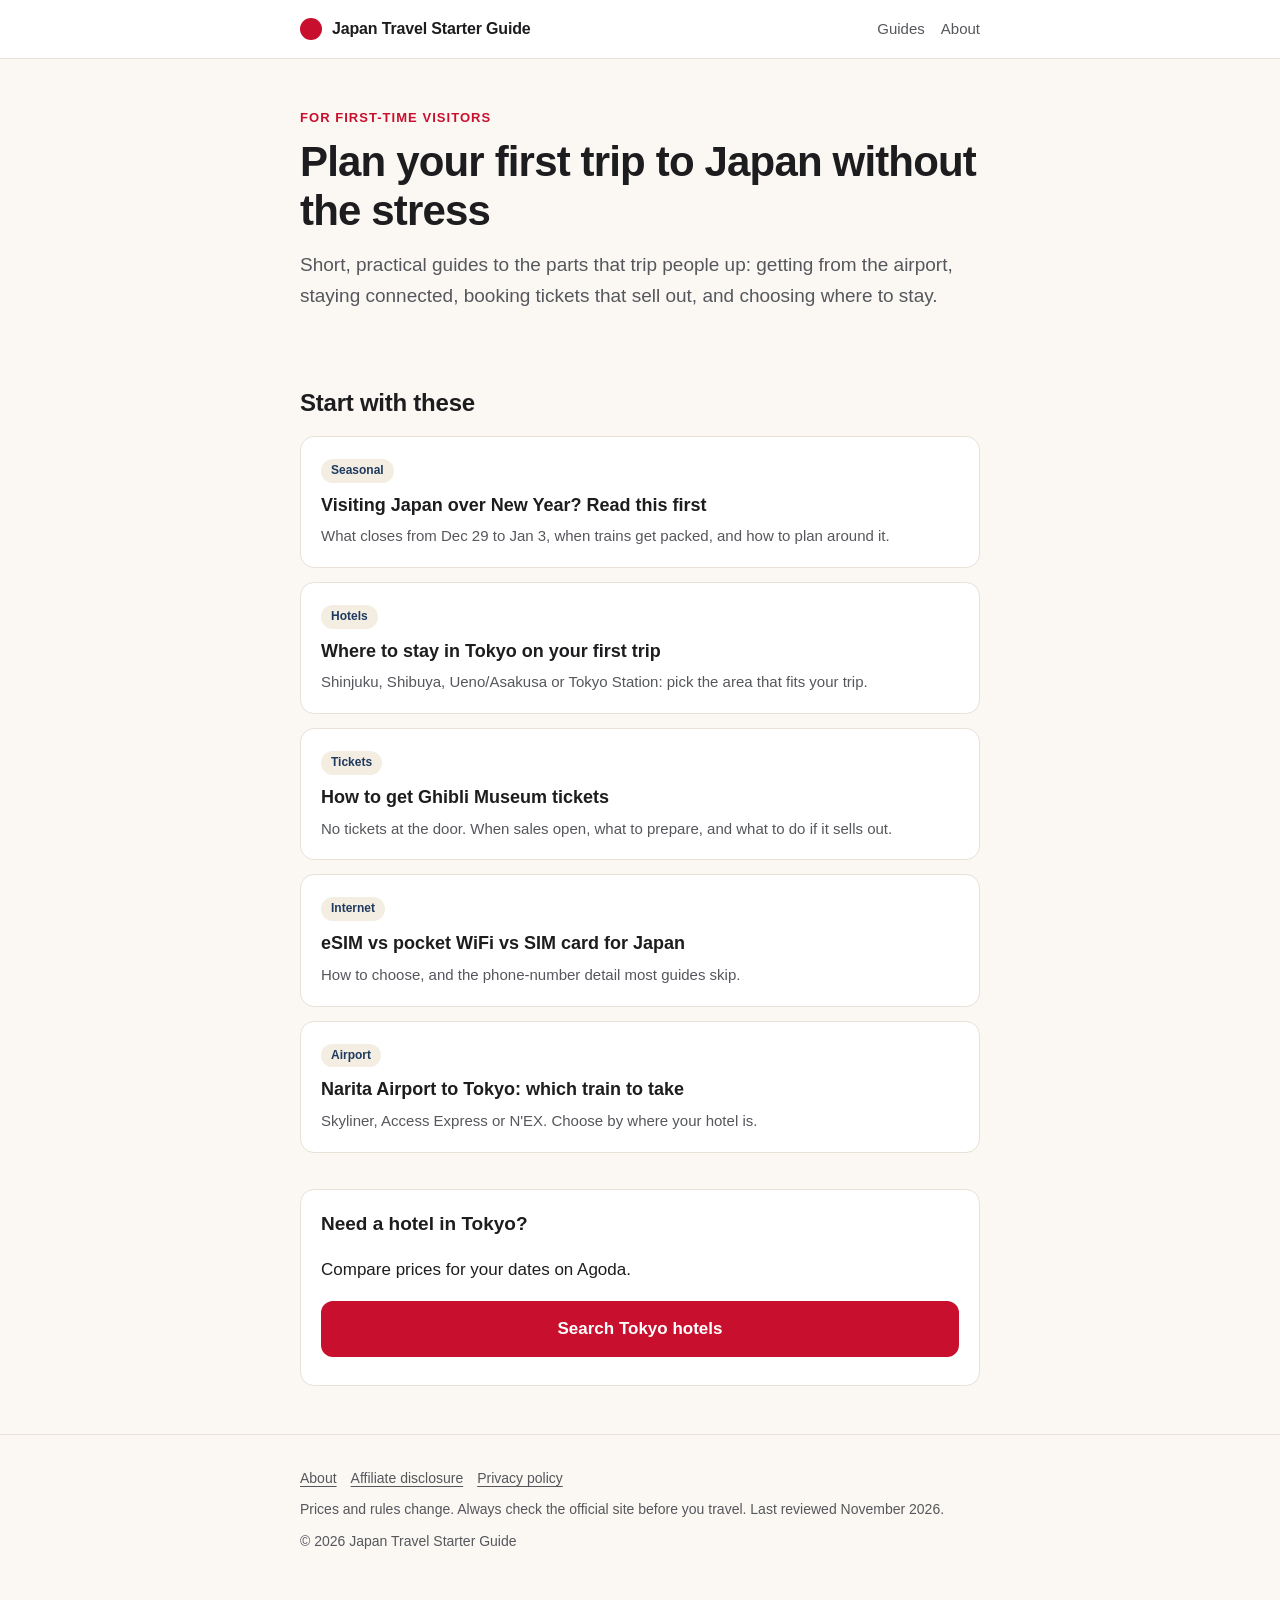
==== docs/index.html @ a7f9cde2 "Launch Japan Travel Starter Guide: home, start page, 5 guides, policies Co-Authored-By: Claude Opus " ====
<!DOCTYPE html>
<html lang="en">
<head>
<meta charset="utf-8">
<meta name="viewport" content="width=device-width, initial-scale=1">
<title>Japan Travel Starter Guide</title>
<meta name="description" content="Practical guides for first-time visitors to Japan: airport transfers, internet, tickets and where to stay.">
<meta property="og:title" content="Japan Travel Starter Guide">
<meta property="og:description" content="Practical guides for first-time visitors to Japan: airport transfers, internet, tickets and where to stay.">
<meta property="og:type" content="website">
<link rel="stylesheet" href="assets/style.css">
<link rel="icon" href="assets/favicon.svg" type="image/svg+xml">
</head>
<body>
<header class="site-header">
  <div class="wrap">
    <a class="brand" href=""><span class="brand-mark" aria-hidden="true"></span>Japan Travel Starter Guide</a>
    <nav class="site-nav"><a href="start/">Guides</a><a class="hide-sm" href="about/">About</a></nav>
  </div>
</header>
<main class="wrap">

<section class="hero">
  <p class="eyebrow">For first-time visitors</p>
  <h1>Plan your first trip to Japan without the stress</h1>
  <p class="lead">Short, practical guides to the parts that trip people up: getting from the airport, staying connected, booking tickets that sell out, and choosing where to stay.</p>
</section>

<h2>Start with these</h2>
<div class="cards">
<a class="card" href="guides/new-year-in-japan/"><span class="tag">Seasonal</span><h3>Visiting Japan over New Year? Read this first</h3><p>What closes from Dec 29 to Jan 3, when trains get packed, and how to plan around it.</p></a>
<a class="card" href="guides/where-to-stay-in-tokyo/"><span class="tag">Hotels</span><h3>Where to stay in Tokyo on your first trip</h3><p>Shinjuku, Shibuya, Ueno/Asakusa or Tokyo Station: pick the area that fits your trip.</p></a>
<a class="card" href="guides/ghibli-museum-tickets/"><span class="tag">Tickets</span><h3>How to get Ghibli Museum tickets</h3><p>No tickets at the door. When sales open, what to prepare, and what to do if it sells out.</p></a>
<a class="card" href="guides/japan-esim-pocket-wifi-sim/"><span class="tag">Internet</span><h3>eSIM vs pocket WiFi vs SIM card for Japan</h3><p>How to choose, and the phone-number detail most guides skip.</p></a>
<a class="card" href="guides/narita-airport-to-tokyo/"><span class="tag">Airport</span><h3>Narita Airport to Tokyo: which train to take</h3><p>Skyliner, Access Express or N'EX. Choose by where your hotel is.</p></a>
</div>

<div class="cta-box">
  <h3>Need a hotel in Tokyo?</h3>
  <p>Compare prices for your dates on Agoda.</p>
  <a class="btn" href="https://www.agoda.com/partners/partnersearch.aspx?pcs=1&cid=1967609&hl=en-us&city=5085" target="_blank" rel="sponsored nofollow noopener">Search Tokyo hotels</a>
</div>

</main>
<footer class="site-footer">
  <div class="wrap">
    <p><a href="about/">About</a><a href="affiliate-disclosure/">Affiliate disclosure</a><a href="privacy/">Privacy policy</a></p>
    <p>Prices and rules change. Always check the official site before you travel. Last reviewed November 2026.</p>
    <p>&copy; 2026 Japan Travel Starter Guide</p>
  </div>
</footer>
</body>
</html>
---- docs/assets/style.css ----
/* Japan Travel Starter Guide — shared styles */
:root {
  --ink: #1d1d1f;
  --ink-soft: #55575c;
  --paper: #fbf8f3;
  --card: #ffffff;
  --line: #e7e1d7;
  --accent: #c8102e;      /* hinomaru red */
  --accent-dark: #9e0c24;
  --indigo: #1f3a5f;      /* aizome */
  --tint: #f4ede2;
  --radius: 14px;
  --max: 720px;
}

* { box-sizing: border-box; }

html { -webkit-text-size-adjust: 100%; }

body {
  margin: 0;
  font-family: -apple-system, BlinkMacSystemFont, "Segoe UI", "Helvetica Neue", Arial, sans-serif;
  font-size: 17px;
  line-height: 1.65;
  color: var(--ink);
  background: var(--paper);
}

a { color: var(--indigo); text-underline-offset: 3px; }
a:hover { color: var(--accent); }

img { max-width: 100%; height: auto; }

.wrap { max-width: var(--max); margin: 0 auto; padding: 0 20px; }

/* Header */
.site-header {
  background: var(--card);
  border-bottom: 1px solid var(--line);
  position: sticky;
  top: 0;
  z-index: 10;
}
.site-header .wrap {
  display: flex;
  align-items: center;
  justify-content: space-between;
  height: 58px;
}
.brand {
  display: flex;
  align-items: center;
  gap: 10px;
  font-weight: 700;
  font-size: 16px;
  color: var(--ink);
  text-decoration: none;
  letter-spacing: -0.01em;
}
.brand-mark {
  width: 22px;
  height: 22px;
  border-radius: 50%;
  background: var(--accent);
  flex: none;
}
.brand { white-space: nowrap; min-width: 0; overflow: hidden; text-overflow: ellipsis; }
.site-nav { white-space: nowrap; flex: none; }
.site-nav a {
  font-size: 15px;
  text-decoration: none;
  color: var(--ink-soft);
  margin-left: 16px;
}
@media (max-width: 420px) {
  .brand { font-size: 15px; }
  .site-nav .hide-sm { display: none; }
}
.site-nav a:hover { color: var(--accent); }

/* Hero */
.hero { padding: 48px 0 28px; }
.eyebrow {
  font-size: 13px;
  font-weight: 700;
  letter-spacing: 0.08em;
  text-transform: uppercase;
  color: var(--accent);
  margin: 0 0 10px;
}
h1 {
  font-size: clamp(30px, 6vw, 42px);
  line-height: 1.15;
  letter-spacing: -0.02em;
  margin: 0 0 14px;
}
.lead { font-size: 19px; color: var(--ink-soft); margin: 0 0 8px; }

h2 {
  font-size: 24px;
  line-height: 1.25;
  letter-spacing: -0.01em;
  margin: 40px 0 12px;
}
h3 { font-size: 19px; margin: 28px 0 8px; }

/* Cards */
.cards { display: grid; gap: 14px; margin: 18px 0 36px; }
.card {
  display: block;
  background: var(--card);
  border: 1px solid var(--line);
  border-radius: var(--radius);
  padding: 18px 20px;
  text-decoration: none;
  color: var(--ink);
  transition: transform .15s ease, border-color .15s ease;
}
.card:hover { transform: translateY(-2px); border-color: var(--accent); color: var(--ink); }
.card .tag {
  display: inline-block;
  font-size: 12px;
  font-weight: 700;
  color: var(--indigo);
  background: var(--tint);
  border-radius: 999px;
  padding: 2px 10px;
  margin-bottom: 8px;
}
.card h3 { margin: 0 0 4px; font-size: 18px; }
.card p { margin: 0; color: var(--ink-soft); font-size: 15px; }
.card .new {
  color: var(--accent);
  background: #fde8eb;
}

/* Article */
.article { padding: 32px 0 20px; }
.meta { font-size: 14px; color: var(--ink-soft); margin: 0 0 18px; }
.disclosure {
  font-size: 14px;
  color: var(--ink-soft);
  background: var(--tint);
  border-radius: 10px;
  padding: 10px 14px;
  margin: 0 0 24px;
}
.answer {
  background: var(--card);
  border-left: 4px solid var(--accent);
  border-radius: 0 var(--radius) var(--radius) 0;
  padding: 16px 20px;
  margin: 0 0 28px;
}
.answer .label {
  display: block;
  font-size: 13px;
  font-weight: 700;
  letter-spacing: 0.06em;
  text-transform: uppercase;
  color: var(--accent);
  margin-bottom: 4px;
}

table {
  width: 100%;
  border-collapse: collapse;
  background: var(--card);
  border-radius: var(--radius);
  overflow: hidden;
  font-size: 15px;
  margin: 12px 0 24px;
}
th, td { text-align: left; padding: 11px 12px; border-bottom: 1px solid var(--line); vertical-align: top; }
th { background: var(--indigo); color: #fff; font-weight: 600; }
tr:last-child td { border-bottom: none; }
.table-scroll { overflow-x: auto; }

ul, ol { padding-left: 22px; }
li { margin: 4px 0; }

.note {
  font-size: 14px;
  color: var(--ink-soft);
  border-top: 1px solid var(--line);
  padding-top: 12px;
  margin-top: 28px;
}

/* Buttons */
.btn {
  display: block;
  text-align: center;
  background: var(--accent);
  color: #fff;
  font-weight: 700;
  text-decoration: none;
  border-radius: 12px;
  padding: 14px 18px;
  margin: 10px 0;
}
.btn:hover { background: var(--accent-dark); color: #fff; }
.btn.secondary {
  background: var(--card);
  color: var(--indigo);
  border: 2px solid var(--indigo);
}
.btn.secondary:hover { background: var(--indigo); color: #fff; }
.btn small { display: block; font-weight: 400; font-size: 13px; opacity: .9; }

.cta-box {
  background: var(--card);
  border: 1px solid var(--line);
  border-radius: var(--radius);
  padding: 18px 20px;
  margin: 24px 0;
}
.cta-box h3 { margin-top: 0; }

/* Start page */
.start-hero { text-align: center; padding: 36px 0 12px; }
.start-hero .avatar {
  width: 64px; height: 64px; border-radius: 50%;
  background: var(--accent);
  margin: 0 auto 12px;
}
.start-hero h1 { font-size: 26px; }

/* Footer */
.site-footer {
  border-top: 1px solid var(--line);
  margin-top: 48px;
  padding: 24px 0 40px;
  font-size: 14px;
  color: var(--ink-soft);
}
.site-footer a { color: var(--ink-soft); margin-right: 14px; }
.site-footer p { margin: 8px 0; }

@media (min-width: 640px) {
  .cards.two { grid-template-columns: 1fr 1fr; }
}
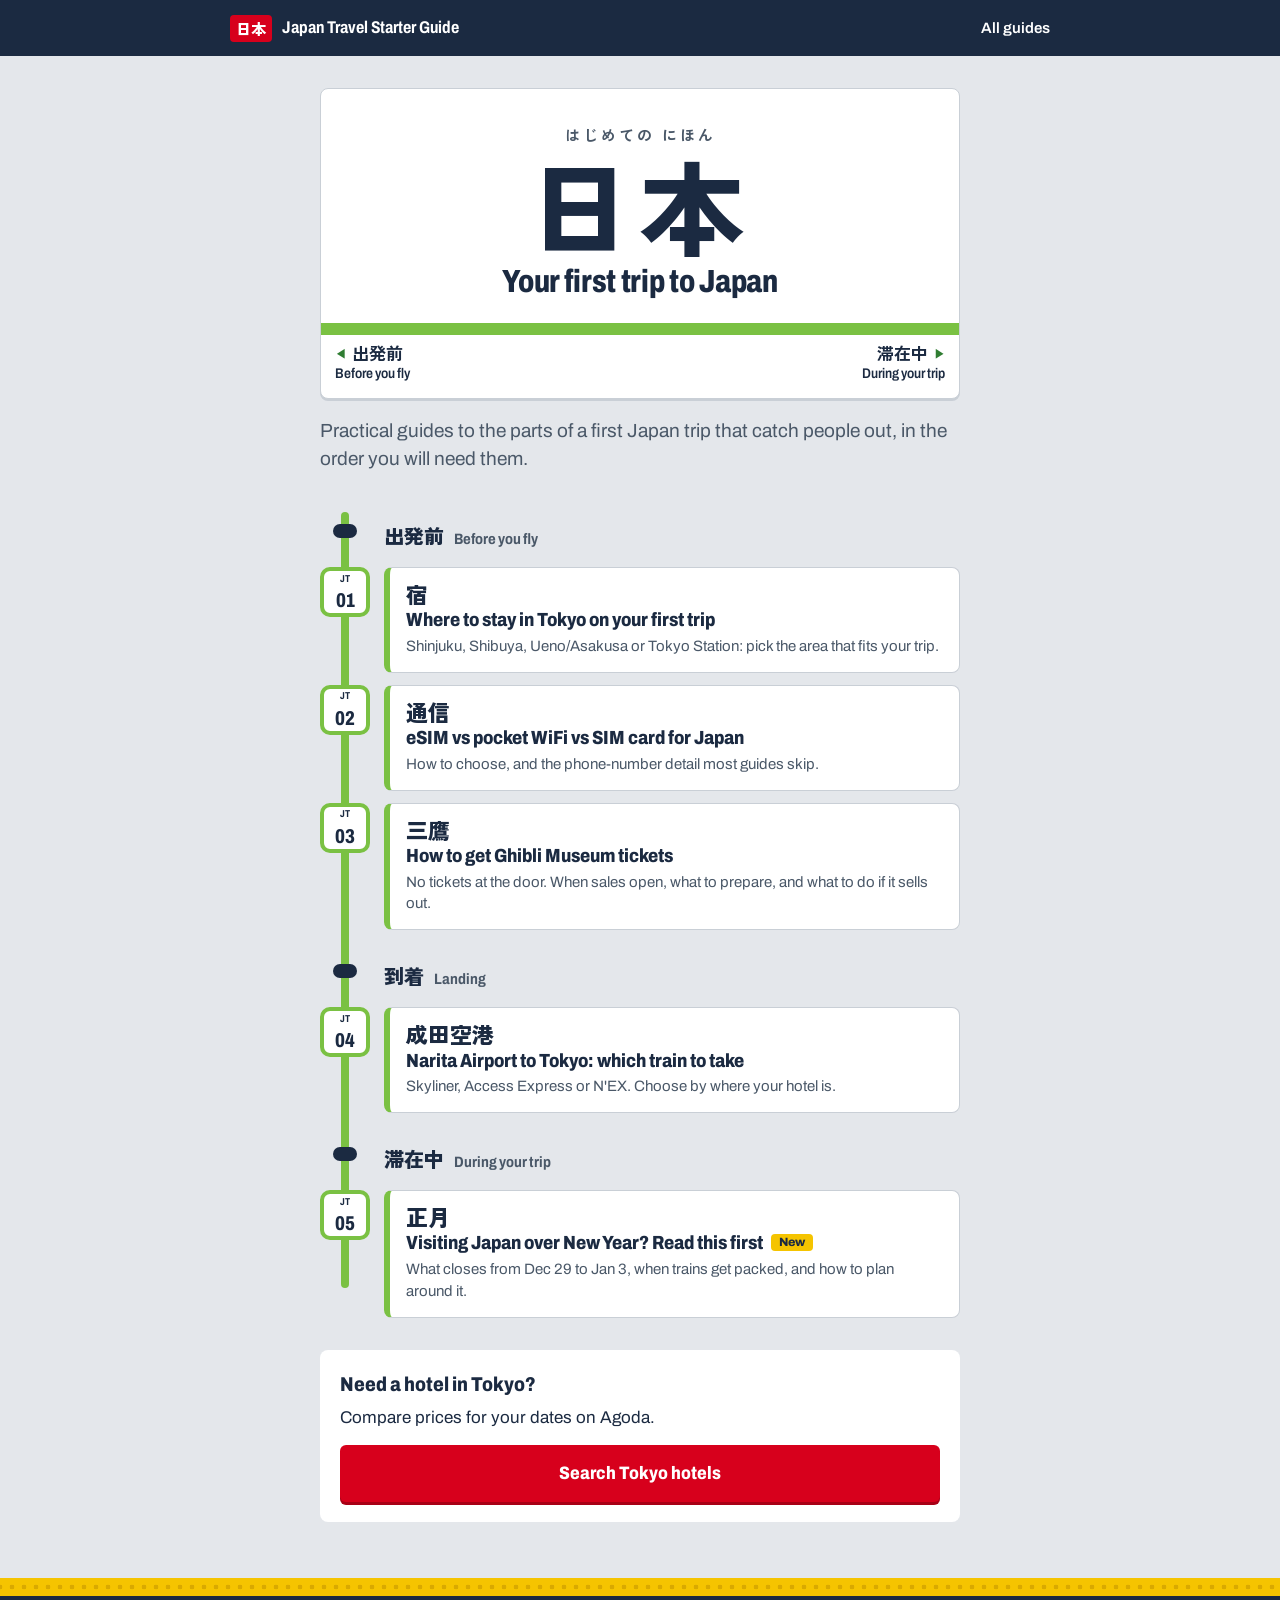
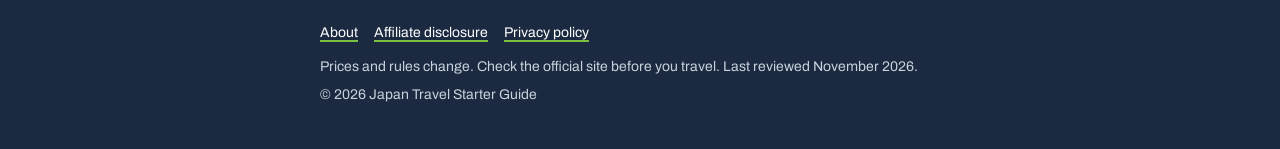
==== commit 596fe758: "Redesign: station-sign boards and line diagram Co-Authored-By: Claude Opus 5.5 <noreply@anthropic.co" ====
--- a/docs/index.html
+++ b/docs/index.html
@@ -8,44 +8,54 @@
 <meta property="og:title" content="Japan Travel Starter Guide">
 <meta property="og:description" content="Practical guides for first-time visitors to Japan: airport transfers, internet, tickets and where to stay.">
 <meta property="og:type" content="website">
+<link rel="preconnect" href="https://fonts.googleapis.com">
+<link rel="preconnect" href="https://fonts.gstatic.com" crossorigin>
+<link rel="stylesheet" href="https://fonts.googleapis.com/css2?family=Archivo:wdth,wght@62..125,400..800&family=Zen+Kaku+Gothic+New:wght@500;700;900&display=swap">
 <link rel="stylesheet" href="assets/style.css">
 <link rel="icon" href="assets/favicon.svg" type="image/svg+xml">
 </head>
 <body>
 <header class="site-header">
   <div class="wrap">
-    <a class="brand" href=""><span class="brand-mark" aria-hidden="true"></span>Japan Travel Starter Guide</a>
-    <nav class="site-nav"><a href="start/">Guides</a><a class="hide-sm" href="about/">About</a></nav>
+    <a class="brand" href=""><span class="brand-ja" lang="ja" aria-hidden="true">日本</span><span class="brand-en">Japan Travel Starter Guide</span></a>
+    <nav class="site-nav"><a href="start/">All guides</a></nav>
   </div>
 </header>
-<main class="wrap">
+<main>
 
-<section class="hero">
-  <p class="eyebrow">For first-time visitors</p>
-  <h1>Plan your first trip to Japan without the stress</h1>
-  <p class="lead">Short, practical guides to the parts that trip people up: getting from the airport, staying connected, booking tickets that sell out, and choosing where to stay.</p>
+<section class="hero wrap">
+  <div class="board board-hero">
+    <p class="board-kana" lang="ja">はじめての にほん</p>
+    <p class="board-ja" lang="ja">日本</p>
+    <h1 class="board-en">Your first trip to Japan</h1>
+    <div class="board-band"><span class="adj prev"><span lang="ja">出発前</span>Before you fly</span><span class="adj next"><span lang="ja">滞在中</span>During your trip</span></div>
+  </div>
+  <p class="lead">Practical guides to the parts of a first Japan trip that catch people out, in the order you will need them.</p>
 </section>
-
-<h2>Start with these</h2>
-<div class="cards">
-<a class="card" href="guides/new-year-in-japan/"><span class="tag">Seasonal</span><h3>Visiting Japan over New Year? Read this first</h3><p>What closes from Dec 29 to Jan 3, when trains get packed, and how to plan around it.</p></a>
-<a class="card" href="guides/where-to-stay-in-tokyo/"><span class="tag">Hotels</span><h3>Where to stay in Tokyo on your first trip</h3><p>Shinjuku, Shibuya, Ueno/Asakusa or Tokyo Station: pick the area that fits your trip.</p></a>
-<a class="card" href="guides/ghibli-museum-tickets/"><span class="tag">Tickets</span><h3>How to get Ghibli Museum tickets</h3><p>No tickets at the door. When sales open, what to prepare, and what to do if it sells out.</p></a>
-<a class="card" href="guides/japan-esim-pocket-wifi-sim/"><span class="tag">Internet</span><h3>eSIM vs pocket WiFi vs SIM card for Japan</h3><p>How to choose, and the phone-number detail most guides skip.</p></a>
-<a class="card" href="guides/narita-airport-to-tokyo/"><span class="tag">Airport</span><h3>Narita Airport to Tokyo: which train to take</h3><p>Skyliner, Access Express or N'EX. Choose by where your hotel is.</p></a>
-</div>
-
+<section class="wrap">
+<ol class="route" aria-label="Guides in trip order">
+<li class="route-stage"><span class="stage-ja" lang="ja">出発前</span><span class="stage-en">Before you fly</span></li>
+<li class="route-stop"><a href="guides/where-to-stay-in-tokyo/"><span class="num" aria-label="Stop 01"><b>JT</b>01</span><span class="stop-body"><span class="stop-ja" lang="ja">宿</span><span class="stop-title">Where to stay in Tokyo on your first trip</span><span class="stop-sum">Shinjuku, Shibuya, Ueno/Asakusa or Tokyo Station: pick the area that fits your trip.</span></span></a></li>
+<li class="route-stop"><a href="guides/japan-esim-pocket-wifi-sim/"><span class="num" aria-label="Stop 02"><b>JT</b>02</span><span class="stop-body"><span class="stop-ja" lang="ja">通信</span><span class="stop-title">eSIM vs pocket WiFi vs SIM card for Japan</span><span class="stop-sum">How to choose, and the phone-number detail most guides skip.</span></span></a></li>
+<li class="route-stop"><a href="guides/ghibli-museum-tickets/"><span class="num" aria-label="Stop 03"><b>JT</b>03</span><span class="stop-body"><span class="stop-ja" lang="ja">三鷹</span><span class="stop-title">How to get Ghibli Museum tickets</span><span class="stop-sum">No tickets at the door. When sales open, what to prepare, and what to do if it sells out.</span></span></a></li>
+<li class="route-stage"><span class="stage-ja" lang="ja">到着</span><span class="stage-en">Landing</span></li>
+<li class="route-stop"><a href="guides/narita-airport-to-tokyo/"><span class="num" aria-label="Stop 04"><b>JT</b>04</span><span class="stop-body"><span class="stop-ja" lang="ja">成田空港</span><span class="stop-title">Narita Airport to Tokyo: which train to take</span><span class="stop-sum">Skyliner, Access Express or N'EX. Choose by where your hotel is.</span></span></a></li>
+<li class="route-stage"><span class="stage-ja" lang="ja">滞在中</span><span class="stage-en">During your trip</span></li>
+<li class="route-stop"><a href="guides/new-year-in-japan/"><span class="num" aria-label="Stop 05"><b>JT</b>05</span><span class="stop-body"><span class="stop-ja" lang="ja">正月</span><span class="stop-title">Visiting Japan over New Year? Read this first<span class="new">New</span></span><span class="stop-sum">What closes from Dec 29 to Jan 3, when trains get packed, and how to plan around it.</span></span></a></li>
+</ol>
 <div class="cta-box">
-  <h3>Need a hotel in Tokyo?</h3>
+  <p class="cta-title">Need a hotel in Tokyo?</p>
   <p>Compare prices for your dates on Agoda.</p>
   <a class="btn" href="https://www.agoda.com/partners/partnersearch.aspx?pcs=1&cid=1967609&hl=en-us&city=5085" target="_blank" rel="sponsored nofollow noopener">Search Tokyo hotels</a>
 </div>
+</section>
 
 </main>
 <footer class="site-footer">
+  <div class="tenji" aria-hidden="true"></div>
   <div class="wrap">
-    <p><a href="about/">About</a><a href="affiliate-disclosure/">Affiliate disclosure</a><a href="privacy/">Privacy policy</a></p>
-    <p>Prices and rules change. Always check the official site before you travel. Last reviewed November 2026.</p>
+    <p class="footer-links"><a href="about/">About</a><a href="affiliate-disclosure/">Affiliate disclosure</a><a href="privacy/">Privacy policy</a></p>
+    <p>Prices and rules change. Check the official site before you travel. Last reviewed November 2026.</p>
     <p>&copy; 2026 Japan Travel Starter Guide</p>
   </div>
 </footer>
--- a/docs/assets/style.css
+++ b/docs/assets/style.css
@@ -1,242 +1,367 @@
-/* Japan Travel Starter Guide — shared styles */
+/* Japan Travel Starter Guide
+   Visual language: Japanese railway wayfinding.
+   Guides are "stations": each opens with a station-name board, and the home page is a line diagram. */
+
 :root {
-  --ink: #1d1d1f;
-  --ink-soft: #55575c;
-  --paper: #fbf8f3;
-  --card: #ffffff;
-  --line: #e7e1d7;
-  --accent: #c8102e;      /* hinomaru red */
-  --accent-dark: #9e0c24;
-  --indigo: #1f3a5f;      /* aizome */
-  --tint: #f4ede2;
-  --radius: 14px;
-  --max: 720px;
+  --platform: #e4e7eb;   /* concrete platform grey (page background) */
+  --board: #ffffff;      /* sign face */
+  --ink: #1b2a41;        /* signage navy */
+  --ink-soft: #4a5868;
+  --rule: #c9cfd6;
+  --line: #7ac143;       /* Yamanote-style line green: bands and dots */
+  --line-deep: #2f7d32;  /* same hue, dark enough for text */
+  --signal: #d7001c;     /* signage red: actions */
+  --signal-deep: #a80016;
+  --tenji: #f5c400;      /* tactile paving yellow: focus and "new" */
+
+  --en: "Archivo", "Helvetica Neue", Arial, sans-serif;
+  --ja: "Zen Kaku Gothic New", "Hiragino Kaku Gothic ProN", "Yu Gothic", sans-serif;
+
+  --measure: 680px;
 }
 
 * { box-sizing: border-box; }
-
 html { -webkit-text-size-adjust: 100%; }
 
 body {
   margin: 0;
-  font-family: -apple-system, BlinkMacSystemFont, "Segoe UI", "Helvetica Neue", Arial, sans-serif;
+  font-family: var(--en);
   font-size: 17px;
-  line-height: 1.65;
-  color: var(--ink);
-  background: var(--paper);
-}
-
-a { color: var(--indigo); text-underline-offset: 3px; }
-a:hover { color: var(--accent); }
-
-img { max-width: 100%; height: auto; }
-
-.wrap { max-width: var(--max); margin: 0 auto; padding: 0 20px; }
-
-/* Header */
-.site-header {
-  background: var(--card);
-  border-bottom: 1px solid var(--line);
-  position: sticky;
-  top: 0;
-  z-index: 10;
-}
+  line-height: 1.6;
+  color: var(--ink);
+  background: var(--platform);
+}
+
+[lang="ja"] { font-family: var(--ja); }
+
+a { color: var(--ink); text-decoration-color: var(--line); text-decoration-thickness: 2px; text-underline-offset: 3px; }
+a:hover { text-decoration-color: var(--signal); }
+
+:focus-visible {
+  outline: 3px solid var(--tenji);
+  outline-offset: 2px;
+  box-shadow: 0 0 0 5px var(--ink);
+}
+
+.wrap { max-width: var(--measure); margin: 0 auto; padding: 0 20px; }
+.wrap-wide { max-width: 860px; margin: 0 auto; padding: 0 12px; }
+
+h1, h2, h3 { font-stretch: 85%; letter-spacing: -0.01em; line-height: 1.15; }
+h2 { font-size: 26px; font-weight: 800; margin: 44px 0 12px; }
+h3 { font-size: 20px; font-weight: 700; margin: 28px 0 8px; }
+p { margin: 0 0 14px; }
+
+/* ---------- Header ---------- */
+.site-header { background: var(--ink); color: #fff; }
 .site-header .wrap {
+  max-width: 860px;
   display: flex;
   align-items: center;
   justify-content: space-between;
-  height: 58px;
-}
-.brand {
-  display: flex;
-  align-items: center;
+  height: 56px;
+}
+.brand { display: flex; align-items: center; gap: 10px; color: #fff; text-decoration: none; min-width: 0; }
+.brand-ja {
+  background: var(--signal);
+  color: #fff;
+  font-weight: 900;
+  font-size: 15px;
+  line-height: 1;
+  padding: 6px 6px;
+  border-radius: 4px;
+  flex: none;
+}
+.brand-en {
+  font-weight: 700;
+  font-stretch: 80%;
+  font-size: 17px;
+  white-space: nowrap;
+  overflow: hidden;
+  text-overflow: ellipsis;
+}
+.site-nav a { color: #fff; font-weight: 600; font-size: 15px; text-decoration: none; white-space: nowrap; }
+.site-nav a:hover { color: var(--tenji); }
+
+/* ---------- Station-name board ---------- */
+.board {
+  position: relative;
+  background: var(--board);
+  border: 1px solid var(--rule);
+  border-radius: 8px;
+  margin: 28px 0 8px;
+  padding: 34px 20px 0;
+  text-align: center;
+  box-shadow: 0 2px 0 var(--rule);
+}
+.board-num {
+  position: absolute;
+  top: 14px;
+  left: 14px;
+  display: grid;
+  place-items: center;
+  width: 44px;
+  height: 44px;
+  border: 3px solid var(--line);
+  border-radius: 8px;
+  font-weight: 800;
+  font-stretch: 75%;
+  font-size: 19px;
+  line-height: 1;
+  color: var(--ink);
+  background: #fff;
+}
+.board-num b { display: block; font-size: 10px; font-weight: 700; letter-spacing: 0.04em; margin-bottom: 1px; }
+.board-kana { font-size: 15px; font-weight: 700; color: var(--ink-soft); margin: 0 0 2px; letter-spacing: 0.2em; }
+.board-ja {
+  font-size: clamp(56px, 16vw, 104px);
+  font-weight: 900;
+  line-height: 1.05;
+  letter-spacing: 0.08em;
+  margin: 0 0 6px;
+}
+.board-en {
+  font-size: clamp(22px, 5vw, 32px);
+  font-weight: 800;
+  font-stretch: 78%;
+  margin: 0 auto 22px;
+  max-width: 22ch;
+  text-wrap: balance;
+}
+.board-band {
+  display: flex;
+  justify-content: space-between;
+  gap: 12px;
+  margin: 0 -20px;
+  padding: 0 14px 12px;
+  border-top: 12px solid var(--line);
+}
+.adj {
+  display: flex;
+  flex-direction: column;
+  gap: 0;
+  padding-top: 8px;
+  font-size: 14px;
+  font-weight: 600;
+  font-stretch: 85%;
+  color: var(--ink);
+  text-decoration: none;
+  max-width: 48%;
+}
+.adj span { font-size: 17px; font-weight: 700; line-height: 1.2; }
+.adj.prev { text-align: left; align-items: flex-start; }
+.adj.next { text-align: right; align-items: flex-end; margin-left: auto; }
+.adj.prev span::before { content: "\25C0\FE0E"; font-size: 11px; margin-right: 6px; color: var(--line-deep); vertical-align: 2px; }
+.adj.next span::after { content: "\25B6\FE0E"; font-size: 11px; margin-left: 6px; color: var(--line-deep); vertical-align: 2px; }
+a.adj:hover { color: var(--signal); }
+
+.board-hero { margin-top: 32px; }
+.hero .lead { margin-top: 18px; }
+
+.lead { font-size: 19px; line-height: 1.5; color: var(--ink-soft); }
+
+/* ---------- Line diagram (home + start) ---------- */
+.route {
+  list-style: none;
+  margin: 28px 0 32px;
+  padding: 0;
+  position: relative;
+}
+.route::before {
+  content: "";
+  position: absolute;
+  left: 21px;
+  top: 10px;
+  bottom: 30px;
+  width: 8px;
+  border-radius: 4px;
+  background: var(--line);
+}
+.route-stage {
+  position: relative;
+  padding: 18px 0 10px 64px;
+  display: flex;
+  align-items: baseline;
   gap: 10px;
-  font-weight: 700;
-  font-size: 16px;
-  color: var(--ink);
+}
+.route-stage::before {
+  content: "";
+  position: absolute;
+  left: 13px;
+  top: 22px;
+  width: 24px;
+  height: 14px;
+  border-radius: 7px;
+  background: var(--ink);
+}
+.stage-ja { font-weight: 900; font-size: 20px; }
+.stage-en { font-weight: 700; font-stretch: 85%; font-size: 15px; color: var(--ink-soft); }
+
+.route-stop { position: relative; margin: 0 0 12px; }
+.route-stop a {
+  display: flex;
+  gap: 14px;
+  align-items: flex-start;
+  padding: 0 0 0 0;
   text-decoration: none;
-  letter-spacing: -0.01em;
-}
-.brand-mark {
-  width: 22px;
-  height: 22px;
-  border-radius: 50%;
-  background: var(--accent);
+  color: var(--ink);
+}
+.route-stop .num {
   flex: none;
-}
-.brand { white-space: nowrap; min-width: 0; overflow: hidden; text-overflow: ellipsis; }
-.site-nav { white-space: nowrap; flex: none; }
-.site-nav a {
-  font-size: 15px;
-  text-decoration: none;
-  color: var(--ink-soft);
-  margin-left: 16px;
-}
-@media (max-width: 420px) {
-  .brand { font-size: 15px; }
-  .site-nav .hide-sm { display: none; }
-}
-.site-nav a:hover { color: var(--accent); }
-
-/* Hero */
-.hero { padding: 48px 0 28px; }
-.eyebrow {
-  font-size: 13px;
-  font-weight: 700;
-  letter-spacing: 0.08em;
-  text-transform: uppercase;
-  color: var(--accent);
-  margin: 0 0 10px;
-}
-h1 {
-  font-size: clamp(30px, 6vw, 42px);
-  line-height: 1.15;
-  letter-spacing: -0.02em;
-  margin: 0 0 14px;
-}
-.lead { font-size: 19px; color: var(--ink-soft); margin: 0 0 8px; }
-
-h2 {
-  font-size: 24px;
-  line-height: 1.25;
-  letter-spacing: -0.01em;
-  margin: 40px 0 12px;
-}
-h3 { font-size: 19px; margin: 28px 0 8px; }
-
-/* Cards */
-.cards { display: grid; gap: 14px; margin: 18px 0 36px; }
-.card {
-  display: block;
-  background: var(--card);
-  border: 1px solid var(--line);
-  border-radius: var(--radius);
-  padding: 18px 20px;
-  text-decoration: none;
-  color: var(--ink);
-  transition: transform .15s ease, border-color .15s ease;
-}
-.card:hover { transform: translateY(-2px); border-color: var(--accent); color: var(--ink); }
-.card .tag {
+  position: relative;
+  z-index: 1;
+  display: grid;
+  place-items: center;
+  width: 50px;
+  height: 50px;
+  background: #fff;
+  border: 4px solid var(--line);
+  border-radius: 10px;
+  font-weight: 800;
+  font-stretch: 75%;
+  font-size: 20px;
+  line-height: 1;
+}
+.route-stop .num b { display: block; font-size: 10px; letter-spacing: 0.04em; margin-bottom: 1px; }
+.stop-body {
+  flex: 1;
+  min-width: 0;
+  background: var(--board);
+  border: 1px solid var(--rule);
+  border-radius: 8px;
+  padding: 12px 16px 14px;
+  border-left: 6px solid var(--line);
+}
+.route-stop a:hover .stop-body { border-color: var(--ink); border-left-color: var(--line); }
+.route-stop a:hover .stop-title { text-decoration: underline; text-decoration-color: var(--signal); }
+.stop-ja { display: block; font-weight: 900; font-size: 22px; line-height: 1.2; }
+.stop-title { display: block; font-weight: 800; font-stretch: 85%; font-size: 19px; line-height: 1.25; margin: 2px 0 4px; }
+.stop-sum { display: block; font-size: 15px; color: var(--ink-soft); line-height: 1.45; }
+.new {
   display: inline-block;
+  margin-left: 8px;
+  padding: 1px 8px;
+  border-radius: 4px;
+  background: var(--tenji);
+  color: var(--ink);
   font-size: 12px;
-  font-weight: 700;
-  color: var(--indigo);
-  background: var(--tint);
-  border-radius: 999px;
-  padding: 2px 10px;
-  margin-bottom: 8px;
-}
-.card h3 { margin: 0 0 4px; font-size: 18px; }
-.card p { margin: 0; color: var(--ink-soft); font-size: 15px; }
-.card .new {
-  color: var(--accent);
-  background: #fde8eb;
-}
-
-/* Article */
-.article { padding: 32px 0 20px; }
-.meta { font-size: 14px; color: var(--ink-soft); margin: 0 0 18px; }
+  font-weight: 800;
+  font-stretch: 100%;
+  vertical-align: 3px;
+}
+
+/* ---------- Start page ---------- */
+.start { padding-top: 28px; }
+.start-title { font-size: clamp(30px, 7vw, 40px); font-weight: 800; margin: 0 0 8px; }
+
+/* ---------- Article ---------- */
+.article { padding-bottom: 12px; }
+.article.wrap h1 { font-size: clamp(30px, 7vw, 40px); font-weight: 800; margin: 32px 0 14px; }
+.meta { font-size: 14px; color: var(--ink-soft); margin: 14px 0 12px; }
 .disclosure {
   font-size: 14px;
   color: var(--ink-soft);
-  background: var(--tint);
-  border-radius: 10px;
-  padding: 10px 14px;
-  margin: 0 0 24px;
+  border: 1px dashed var(--rule);
+  border-radius: 6px;
+  padding: 8px 12px;
+  margin: 0 0 22px;
+  background: rgba(255, 255, 255, 0.5);
 }
 .answer {
-  background: var(--card);
-  border-left: 4px solid var(--accent);
-  border-radius: 0 var(--radius) var(--radius) 0;
-  padding: 16px 20px;
-  margin: 0 0 28px;
-}
-.answer .label {
-  display: block;
-  font-size: 13px;
-  font-weight: 700;
-  letter-spacing: 0.06em;
-  text-transform: uppercase;
-  color: var(--accent);
-  margin-bottom: 4px;
-}
-
-table {
-  width: 100%;
-  border-collapse: collapse;
-  background: var(--card);
-  border-radius: var(--radius);
-  overflow: hidden;
-  font-size: 15px;
-  margin: 12px 0 24px;
-}
-th, td { text-align: left; padding: 11px 12px; border-bottom: 1px solid var(--line); vertical-align: top; }
-th { background: var(--indigo); color: #fff; font-weight: 600; }
+  background: var(--board);
+  border-radius: 8px;
+  border-top: 8px solid var(--line);
+  padding: 14px 18px 4px;
+  margin: 0 0 8px;
+  font-size: 18px;
+}
+.answer-label { font-weight: 800; font-stretch: 85%; color: var(--line-deep); font-size: 15px; margin: 0 0 4px; }
+
+.table-scroll { overflow-x: auto; margin: 12px 0 24px; border-radius: 8px; }
+table { width: 100%; border-collapse: collapse; background: var(--board); font-size: 15px; min-width: 520px; }
+th, td { text-align: left; padding: 11px 12px; border-bottom: 1px solid var(--rule); vertical-align: top; }
+th { background: var(--ink); color: #fff; font-weight: 700; font-stretch: 85%; }
 tr:last-child td { border-bottom: none; }
-.table-scroll { overflow-x: auto; }
-
-ul, ol { padding-left: 22px; }
-li { margin: 4px 0; }
+td strong { font-stretch: 85%; }
+
+ul, ol { padding-left: 22px; margin: 0 0 16px; }
+li { margin: 5px 0; }
+li::marker { color: var(--line-deep); font-weight: 700; }
 
 .note {
   font-size: 14px;
   color: var(--ink-soft);
-  border-top: 1px solid var(--line);
-  padding-top: 12px;
-  margin-top: 28px;
-}
-
-/* Buttons */
+  border-top: 1px solid var(--rule);
+  padding-top: 14px;
+  margin-top: 32px;
+}
+.note ul { margin-bottom: 10px; }
+
+/* ---------- Buttons ---------- */
 .btn {
   display: block;
   text-align: center;
-  background: var(--accent);
+  background: var(--signal);
   color: #fff;
-  font-weight: 700;
+  font-weight: 800;
+  font-stretch: 85%;
+  font-size: 18px;
   text-decoration: none;
-  border-radius: 12px;
+  border-radius: 6px;
   padding: 14px 18px;
-  margin: 10px 0;
-}
-.btn:hover { background: var(--accent-dark); color: #fff; }
-.btn.secondary {
-  background: var(--card);
-  color: var(--indigo);
-  border: 2px solid var(--indigo);
-}
-.btn.secondary:hover { background: var(--indigo); color: #fff; }
-.btn small { display: block; font-weight: 400; font-size: 13px; opacity: .9; }
+  margin: 12px 0;
+  box-shadow: 0 3px 0 var(--signal-deep);
+}
+.btn:hover { background: var(--signal-deep); color: #fff; }
+.btn:active { transform: translateY(2px); box-shadow: 0 1px 0 var(--signal-deep); }
+.btn small { display: block; font-weight: 500; font-stretch: 100%; font-size: 13px; opacity: 0.92; }
+.btn.ghost { background: var(--board); color: var(--ink); box-shadow: 0 3px 0 var(--rule); border: 2px solid var(--ink); }
+.btn.ghost:hover { background: var(--ink); color: #fff; }
 
 .cta-box {
-  background: var(--card);
-  border: 1px solid var(--line);
-  border-radius: var(--radius);
-  padding: 18px 20px;
-  margin: 24px 0;
-}
-.cta-box h3 { margin-top: 0; }
-
-/* Start page */
-.start-hero { text-align: center; padding: 36px 0 12px; }
-.start-hero .avatar {
-  width: 64px; height: 64px; border-radius: 50%;
-  background: var(--accent);
-  margin: 0 auto 12px;
-}
-.start-hero h1 { font-size: 26px; }
-
-/* Footer */
-.site-footer {
-  border-top: 1px solid var(--line);
-  margin-top: 48px;
-  padding: 24px 0 40px;
-  font-size: 14px;
-  color: var(--ink-soft);
-}
-.site-footer a { color: var(--ink-soft); margin-right: 14px; }
-.site-footer p { margin: 8px 0; }
-
-@media (min-width: 640px) {
-  .cards.two { grid-template-columns: 1fr 1fr; }
-}
+  background: var(--board);
+  border-radius: 8px;
+  padding: 18px 20px 8px;
+  margin: 8px 0 24px;
+}
+.cta-title { font-weight: 800; font-stretch: 85%; font-size: 20px; margin: 0 0 4px; }
+
+/* ---------- Next stop ---------- */
+.next-stop {
+  display: block;
+  margin: 36px 0 8px;
+  background: var(--board);
+  border-radius: 8px;
+  border-top: 10px solid var(--line);
+  padding: 14px 18px 16px;
+  text-decoration: none;
+  color: var(--ink);
+}
+.next-label { display: block; font-size: 14px; font-weight: 700; color: var(--ink-soft); }
+.next-label::after { content: " \25B6\FE0E"; font-size: 10px; color: var(--line-deep); vertical-align: 1px; }
+.next-ja { display: block; font-size: 30px; font-weight: 900; line-height: 1.2; }
+.next-title { display: block; font-weight: 800; font-stretch: 85%; font-size: 19px; }
+.next-stop:hover .next-title { text-decoration: underline; text-decoration-color: var(--signal); }
+
+/* ---------- Footer ---------- */
+.site-footer { margin-top: 56px; background: var(--ink); color: #c9d2dc; font-size: 14px; }
+.site-footer .wrap { padding-top: 20px; padding-bottom: 36px; }
+.site-footer p { margin: 6px 0; }
+.site-footer a { color: #fff; margin-right: 16px; }
+.footer-links { margin-bottom: 12px !important; }
+.tenji {
+  height: 18px;
+  background-color: var(--tenji);
+  background-image: radial-gradient(circle, #d9a900 2.2px, transparent 2.6px);
+  background-size: 12px 12px;
+  background-position: 6px 3px;
+}
+
+@media (max-width: 420px) {
+  .brand-en { font-size: 15px; }
+  .board { padding-top: 64px; }
+  .board-num { top: 12px; left: 50%; transform: translateX(-50%); }
+}
+
+@media (prefers-reduced-motion: reduce) {
+  * { transition: none !important; }
+}
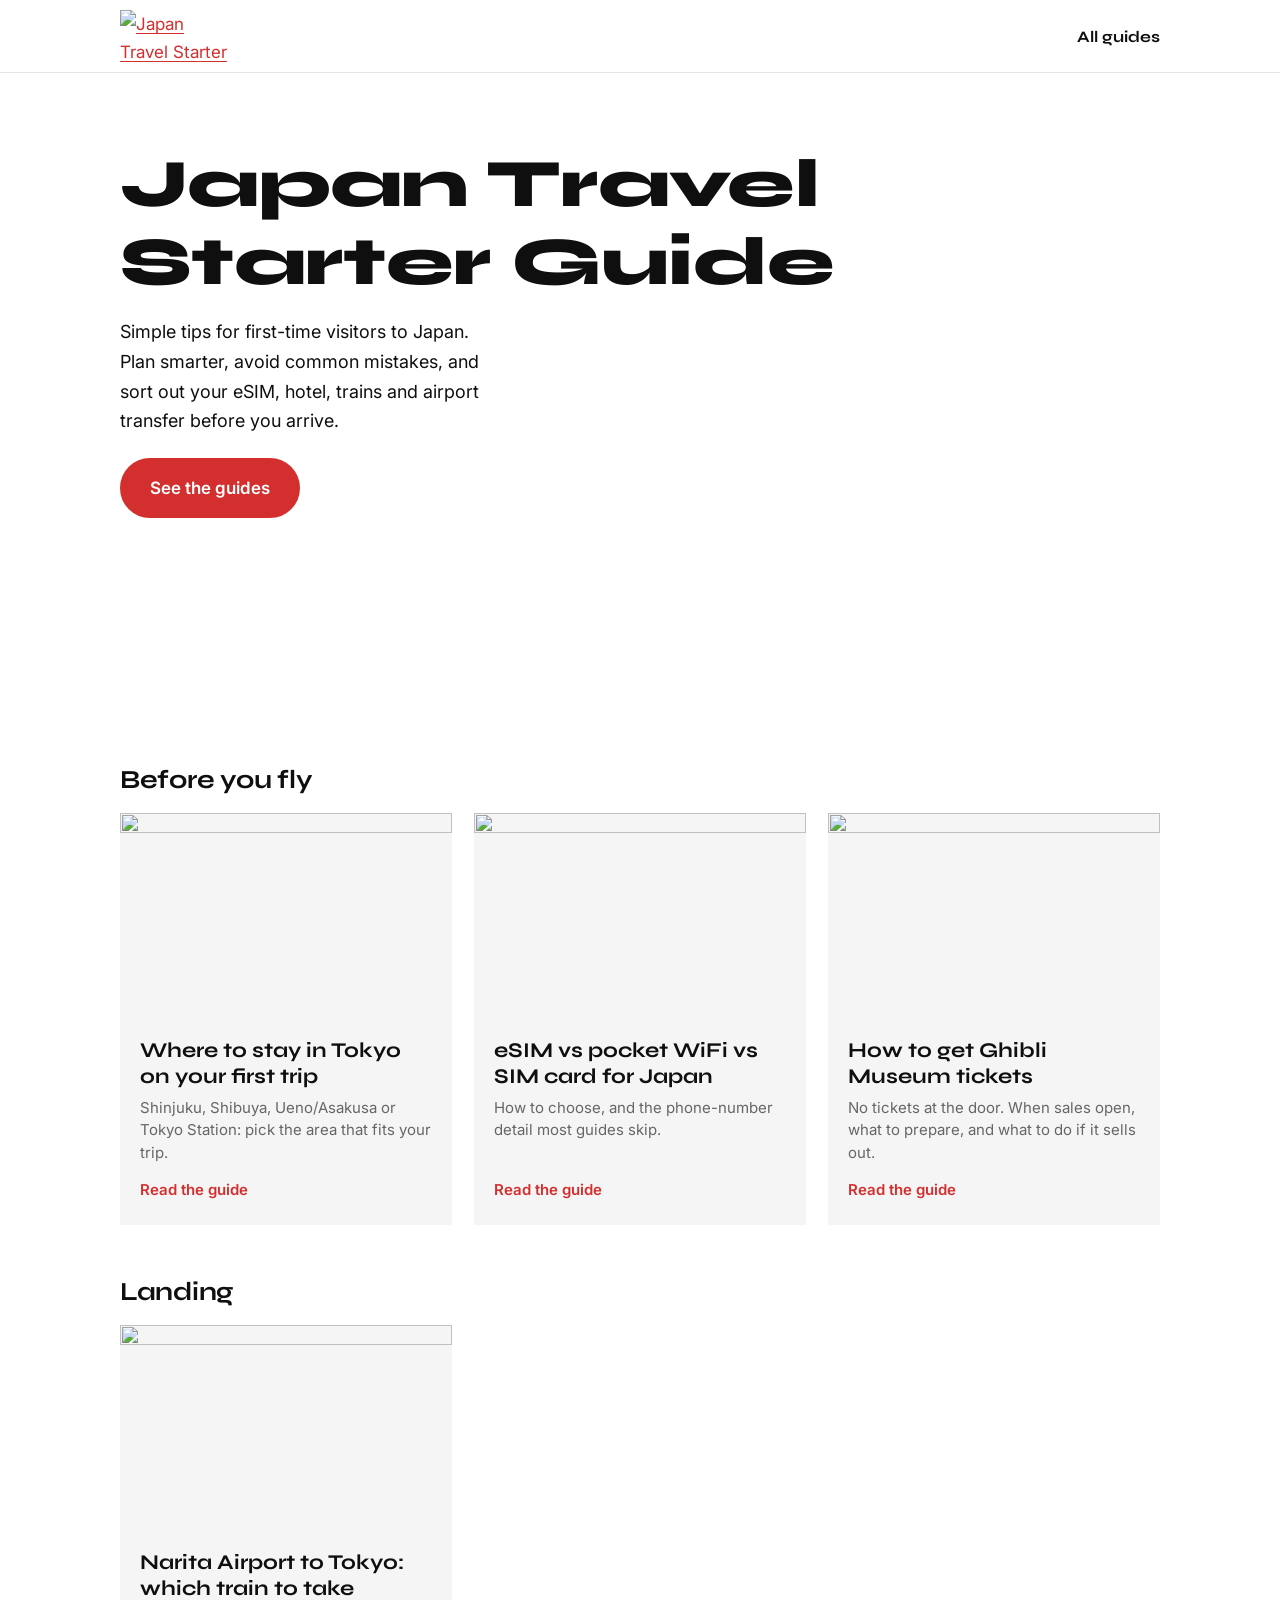
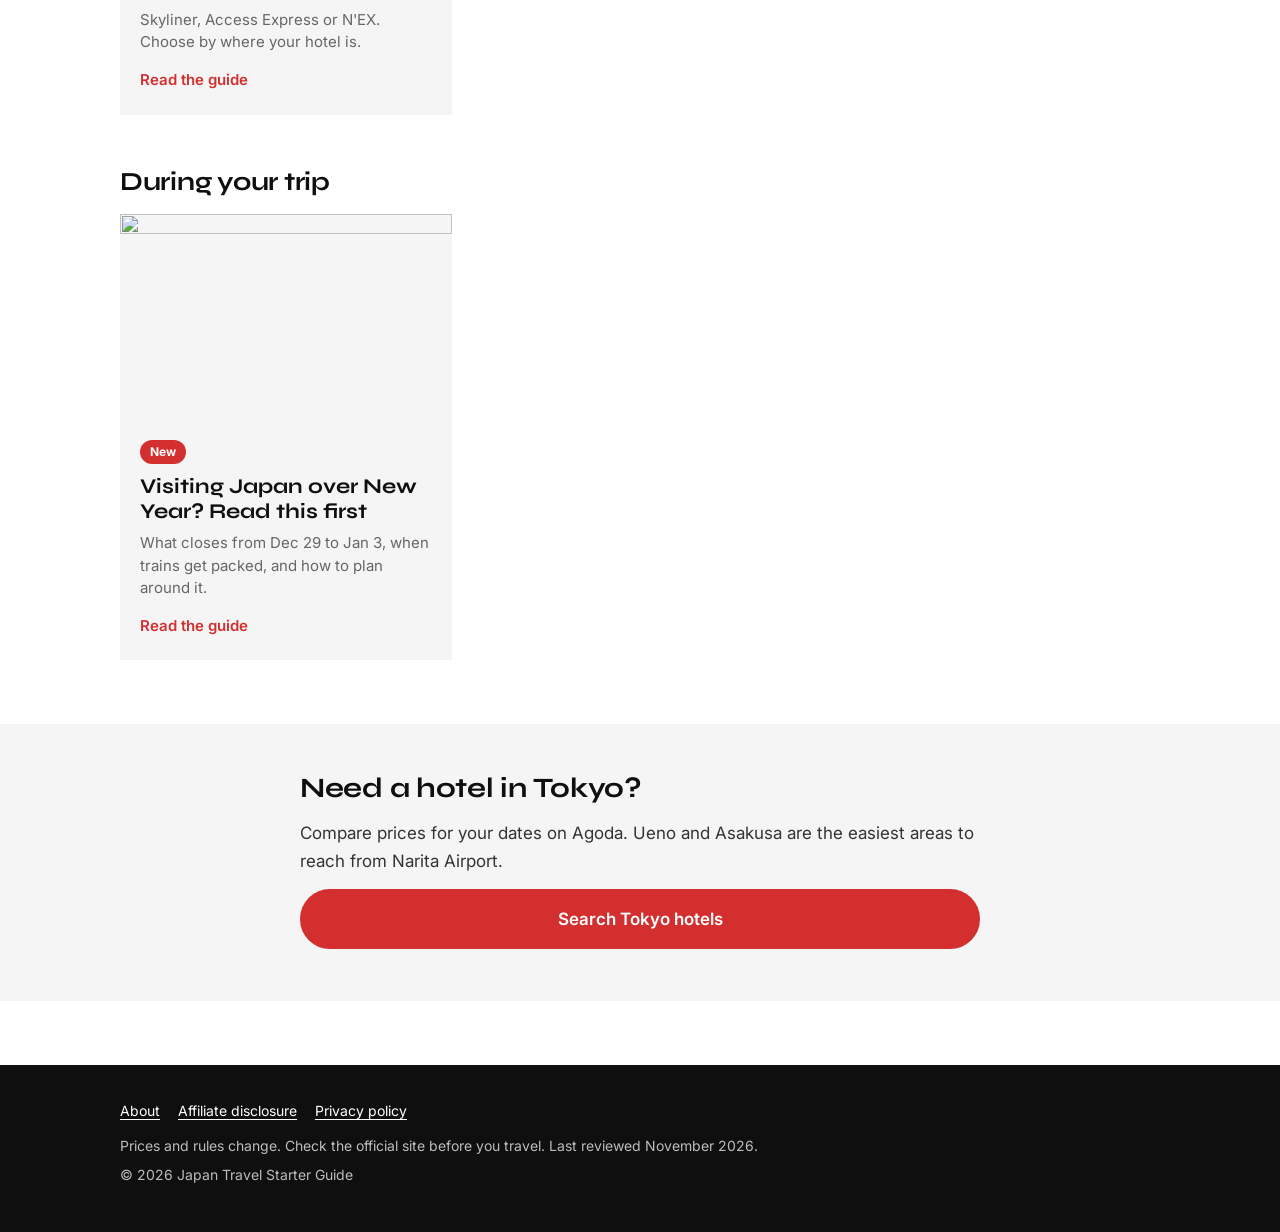
==== commit e06de5b3: "Restyle to match the Wix brand: logo, photos, Syne/Inter, red buttons Co-Authored-By: Claude Opus 5." ====
--- a/docs/index.html
+++ b/docs/index.html
@@ -10,49 +10,49 @@
 <meta property="og:type" content="website">
 <link rel="preconnect" href="https://fonts.googleapis.com">
 <link rel="preconnect" href="https://fonts.gstatic.com" crossorigin>
-<link rel="stylesheet" href="https://fonts.googleapis.com/css2?family=Archivo:wdth,wght@62..125,400..800&family=Zen+Kaku+Gothic+New:wght@500;700;900&display=swap">
-<link rel="stylesheet" href="assets/style.css">
+<link rel="stylesheet" href="https://fonts.googleapis.com/css2?family=Syne:wght@600;700;800&family=Inter:wght@400;500;600;700&display=swap">
+<link rel="stylesheet" href="assets/style.css?v=c2b9853c">
 <link rel="icon" href="assets/favicon.svg" type="image/svg+xml">
 </head>
 <body>
 <header class="site-header">
   <div class="wrap">
-    <a class="brand" href=""><span class="brand-ja" lang="ja" aria-hidden="true">日本</span><span class="brand-en">Japan Travel Starter Guide</span></a>
+    <a class="brand" href=""><img src="https://static.wixstatic.com/media/6e16e5_da7ef34dacdc48c297978fef254e2800~mv2.png/v1/fill/w_320,h_146,enc_auto/logo.png" alt="Japan Travel Starter Guide" width="160" height="73"></a>
     <nav class="site-nav"><a href="start/">All guides</a></nav>
   </div>
 </header>
 <main>
 
-<section class="hero wrap">
-  <div class="board board-hero">
-    <p class="board-kana" lang="ja">はじめての にほん</p>
-    <p class="board-ja" lang="ja">日本</p>
-    <h1 class="board-en">Your first trip to Japan</h1>
-    <div class="board-band"><span class="adj prev"><span lang="ja">出発前</span>Before you fly</span><span class="adj next"><span lang="ja">滞在中</span>During your trip</span></div>
+<section class="hero" style="background-image:url('https://static.wixstatic.com/media/6e16e5_f6a1083d7154454d90c2bb85f5f706c2~mv2.jpg/v1/fill/w_1800,h_1000,al_c,q_75,enc_auto/photo.jpg')">
+  <div class="hero-inner">
+    <h1>Japan Travel Starter Guide</h1>
+    <p>Simple tips for first-time visitors to Japan. Plan smarter, avoid common mistakes, and sort out your eSIM, hotel, trains and airport transfer before you arrive.</p>
+    <a class="btn" href="#guides">See the guides</a>
   </div>
-  <p class="lead">Practical guides to the parts of a first Japan trip that catch people out, in the order you will need them.</p>
 </section>
-<section class="wrap">
-<ol class="route" aria-label="Guides in trip order">
-<li class="route-stage"><span class="stage-ja" lang="ja">出発前</span><span class="stage-en">Before you fly</span></li>
-<li class="route-stop"><a href="guides/where-to-stay-in-tokyo/"><span class="num" aria-label="Stop 01"><b>JT</b>01</span><span class="stop-body"><span class="stop-ja" lang="ja">宿</span><span class="stop-title">Where to stay in Tokyo on your first trip</span><span class="stop-sum">Shinjuku, Shibuya, Ueno/Asakusa or Tokyo Station: pick the area that fits your trip.</span></span></a></li>
-<li class="route-stop"><a href="guides/japan-esim-pocket-wifi-sim/"><span class="num" aria-label="Stop 02"><b>JT</b>02</span><span class="stop-body"><span class="stop-ja" lang="ja">通信</span><span class="stop-title">eSIM vs pocket WiFi vs SIM card for Japan</span><span class="stop-sum">How to choose, and the phone-number detail most guides skip.</span></span></a></li>
-<li class="route-stop"><a href="guides/ghibli-museum-tickets/"><span class="num" aria-label="Stop 03"><b>JT</b>03</span><span class="stop-body"><span class="stop-ja" lang="ja">三鷹</span><span class="stop-title">How to get Ghibli Museum tickets</span><span class="stop-sum">No tickets at the door. When sales open, what to prepare, and what to do if it sells out.</span></span></a></li>
-<li class="route-stage"><span class="stage-ja" lang="ja">到着</span><span class="stage-en">Landing</span></li>
-<li class="route-stop"><a href="guides/narita-airport-to-tokyo/"><span class="num" aria-label="Stop 04"><b>JT</b>04</span><span class="stop-body"><span class="stop-ja" lang="ja">成田空港</span><span class="stop-title">Narita Airport to Tokyo: which train to take</span><span class="stop-sum">Skyliner, Access Express or N'EX. Choose by where your hotel is.</span></span></a></li>
-<li class="route-stage"><span class="stage-ja" lang="ja">滞在中</span><span class="stage-en">During your trip</span></li>
-<li class="route-stop"><a href="guides/new-year-in-japan/"><span class="num" aria-label="Stop 05"><b>JT</b>05</span><span class="stop-body"><span class="stop-ja" lang="ja">正月</span><span class="stop-title">Visiting Japan over New Year? Read this first<span class="new">New</span></span><span class="stop-sum">What closes from Dec 29 to Jan 3, when trains get packed, and how to plan around it.</span></span></a></li>
-</ol>
-<div class="cta-box">
-  <p class="cta-title">Need a hotel in Tokyo?</p>
-  <p>Compare prices for your dates on Agoda.</p>
-  <a class="btn" href="https://www.agoda.com/partners/partnersearch.aspx?pcs=1&cid=1967609&hl=en-us&city=5085" target="_blank" rel="sponsored nofollow noopener">Search Tokyo hotels</a>
+<section class="wrap-wide" id="guides">
+<h2 class="stage">Before you fly</h2><div class="grid">
+<a class="tile" href="guides/where-to-stay-in-tokyo/"><img src="https://static.wixstatic.com/media/6e16e5_f6a1083d7154454d90c2bb85f5f706c2~mv2.jpg/v1/fill/w_720,h_450,al_b,q_75,enc_auto/photo.jpg" alt="" loading="lazy" width="720" height="450"><span class="tile-body"><span class="tile-title">Where to stay in Tokyo on your first trip</span><span class="tile-sum">Shinjuku, Shibuya, Ueno/Asakusa or Tokyo Station: pick the area that fits your trip.</span><span class="tile-link">Read the guide</span></span></a>
+<a class="tile" href="guides/japan-esim-pocket-wifi-sim/"><img src="https://static.wixstatic.com/media/6e16e5_61c776631c7348d7b0f725e5d8653ac7~mv2.jpg/v1/fill/w_720,h_450,al_c,q_75,enc_auto/photo.jpg" alt="" loading="lazy" width="720" height="450"><span class="tile-body"><span class="tile-title">eSIM vs pocket WiFi vs SIM card for Japan</span><span class="tile-sum">How to choose, and the phone-number detail most guides skip.</span><span class="tile-link">Read the guide</span></span></a>
+<a class="tile" href="guides/ghibli-museum-tickets/"><img src="https://static.wixstatic.com/media/6e16e5_f6a1083d7154454d90c2bb85f5f706c2~mv2.jpg/v1/fill/w_720,h_450,al_t,q_75,enc_auto/photo.jpg" alt="" loading="lazy" width="720" height="450"><span class="tile-body"><span class="tile-title">How to get Ghibli Museum tickets</span><span class="tile-sum">No tickets at the door. When sales open, what to prepare, and what to do if it sells out.</span><span class="tile-link">Read the guide</span></span></a>
 </div>
+<h2 class="stage">Landing</h2><div class="grid">
+<a class="tile" href="guides/narita-airport-to-tokyo/"><img src="https://static.wixstatic.com/media/6e16e5_2bfe0a80b627441a843e3a5258298b27~mv2.jpg/v1/fill/w_720,h_450,al_c,q_75,enc_auto/photo.jpg" alt="" loading="lazy" width="720" height="450"><span class="tile-body"><span class="tile-title">Narita Airport to Tokyo: which train to take</span><span class="tile-sum">Skyliner, Access Express or N'EX. Choose by where your hotel is.</span><span class="tile-link">Read the guide</span></span></a>
+</div>
+<h2 class="stage">During your trip</h2><div class="grid">
+<a class="tile" href="guides/new-year-in-japan/"><img src="https://static.wixstatic.com/media/6e16e5_f6a1083d7154454d90c2bb85f5f706c2~mv2.jpg/v1/fill/w_720,h_450,al_c,q_75,enc_auto/photo.jpg" alt="" loading="lazy" width="720" height="450"><span class="tile-body"><span class="new">New</span><span class="tile-title">Visiting Japan over New Year? Read this first</span><span class="tile-sum">What closes from Dec 29 to Jan 3, when trains get packed, and how to plan around it.</span><span class="tile-link">Read the guide</span></span></a>
+</div>
+</section>
+<section class="band">
+  <div class="wrap">
+    <h2>Need a hotel in Tokyo?</h2>
+    <p>Compare prices for your dates on Agoda. Ueno and Asakusa are the easiest areas to reach from Narita Airport.</p>
+    <a class="btn" href="https://www.agoda.com/partners/partnersearch.aspx?pcs=1&cid=1967609&hl=en-us&city=5085" target="_blank" rel="sponsored nofollow noopener">Search Tokyo hotels</a>
+  </div>
 </section>
 
 </main>
 <footer class="site-footer">
-  <div class="tenji" aria-hidden="true"></div>
   <div class="wrap">
     <p class="footer-links"><a href="about/">About</a><a href="affiliate-disclosure/">Affiliate disclosure</a><a href="privacy/">Privacy policy</a></p>
     <p>Prices and rules change. Check the official site before you travel. Last reviewed November 2026.</p>
--- a/docs/assets/style.css
+++ b/docs/assets/style.css
@@ -1,367 +1,213 @@
 /* Japan Travel Starter Guide
-   Visual language: Japanese railway wayfinding.
-   Guides are "stations": each opens with a station-name board, and the home page is a line diagram. */
+   Matches the brand of the original Wix site: plane-and-sun logo, Mt Fuji photography,
+   Syne headings, Inter body, red (#D32F2F) actions on white and light grey. */
 
 :root {
-  --platform: #e4e7eb;   /* concrete platform grey (page background) */
-  --board: #ffffff;      /* sign face */
-  --ink: #1b2a41;        /* signage navy */
-  --ink-soft: #4a5868;
-  --rule: #c9cfd6;
-  --line: #7ac143;       /* Yamanote-style line green: bands and dots */
-  --line-deep: #2f7d32;  /* same hue, dark enough for text */
-  --signal: #d7001c;     /* signage red: actions */
-  --signal-deep: #a80016;
-  --tenji: #f5c400;      /* tactile paving yellow: focus and "new" */
-
-  --en: "Archivo", "Helvetica Neue", Arial, sans-serif;
-  --ja: "Zen Kaku Gothic New", "Hiragino Kaku Gothic ProN", "Yu Gothic", sans-serif;
-
-  --measure: 680px;
+  --red: #d32f2f;
+  --red-dark: #b0201f;
+  --ink: #0f0f0f;
+  --text: #333333;
+  --muted: #666666;
+  --grey: #f5f5f5;
+  --line: #e4e4e4;
+  --white: #ffffff;
+
+  --head: "Syne", "Helvetica Neue", Arial, sans-serif;
+  --body: "Inter", "Helvetica Neue", Arial, sans-serif;
 }
 
 * { box-sizing: border-box; }
-html { -webkit-text-size-adjust: 100%; }
+html { -webkit-text-size-adjust: 100%; scroll-behavior: smooth; }
+@media (prefers-reduced-motion: reduce) { html { scroll-behavior: auto; } }
 
 body {
   margin: 0;
-  font-family: var(--en);
+  font-family: var(--body);
   font-size: 17px;
-  line-height: 1.6;
-  color: var(--ink);
-  background: var(--platform);
-}
-
-[lang="ja"] { font-family: var(--ja); }
-
-a { color: var(--ink); text-decoration-color: var(--line); text-decoration-thickness: 2px; text-underline-offset: 3px; }
-a:hover { text-decoration-color: var(--signal); }
-
-:focus-visible {
-  outline: 3px solid var(--tenji);
-  outline-offset: 2px;
-  box-shadow: 0 0 0 5px var(--ink);
-}
-
-.wrap { max-width: var(--measure); margin: 0 auto; padding: 0 20px; }
-.wrap-wide { max-width: 860px; margin: 0 auto; padding: 0 12px; }
-
-h1, h2, h3 { font-stretch: 85%; letter-spacing: -0.01em; line-height: 1.15; }
-h2 { font-size: 26px; font-weight: 800; margin: 44px 0 12px; }
-h3 { font-size: 20px; font-weight: 700; margin: 28px 0 8px; }
+  line-height: 1.65;
+  color: var(--text);
+  background: var(--white);
+}
+
+img { display: block; max-width: 100%; height: auto; }
+a { color: var(--red); text-underline-offset: 3px; }
+a:hover { color: var(--red-dark); }
+:focus-visible { outline: 3px solid var(--red); outline-offset: 3px; }
+
+h1, h2, h3 { font-family: var(--head); color: var(--ink); line-height: 1.15; letter-spacing: -0.01em; }
+h2 { font-size: 28px; font-weight: 700; margin: 48px 0 14px; }
+h3 { font-size: 21px; font-weight: 700; margin: 30px 0 8px; }
 p { margin: 0 0 14px; }
+b, strong { color: var(--ink); }
+
+.wrap { max-width: 720px; margin: 0 auto; padding: 0 20px; }
+.wrap-wide { max-width: 1080px; margin: 0 auto; padding: 0 20px; }
 
 /* ---------- Header ---------- */
-.site-header { background: var(--ink); color: #fff; }
+.site-header { background: var(--white); border-bottom: 1px solid var(--line); }
 .site-header .wrap {
-  max-width: 860px;
+  max-width: 1080px;
   display: flex;
   align-items: center;
   justify-content: space-between;
-  height: 56px;
-}
-.brand { display: flex; align-items: center; gap: 10px; color: #fff; text-decoration: none; min-width: 0; }
-.brand-ja {
-  background: var(--signal);
-  color: #fff;
-  font-weight: 900;
-  font-size: 15px;
-  line-height: 1;
-  padding: 6px 6px;
-  border-radius: 4px;
-  flex: none;
-}
-.brand-en {
+  height: 72px;
+}
+.brand img { height: 52px; width: auto; }
+.site-nav a {
+  font-family: var(--head);
   font-weight: 700;
-  font-stretch: 80%;
+  font-size: 16px;
+  color: var(--ink);
+  text-decoration: none;
+}
+.site-nav a:hover { color: var(--red); }
+
+/* ---------- Home hero ---------- */
+.hero {
+  min-height: min(78vh, 640px);
+  background-size: cover;
+  background-position: center 70%;
+  display: flex;
+  align-items: flex-start;
+}
+.hero-inner {
+  max-width: 1080px;
+  width: 100%;
+  margin: 0 auto;
+  padding: 72px 20px 48px;
+}
+.hero h1 {
+  font-size: clamp(38px, 8vw, 68px);
+  font-weight: 800;
+  max-width: 11ch;
+  margin: 0 0 16px;
+}
+.hero p {
+  max-width: 34ch;
+  font-size: 18px;
+  color: var(--ink);
+  margin-bottom: 22px;
+}
+
+/* ---------- Buttons ---------- */
+.btn {
+  display: inline-block;
+  background: var(--red);
+  color: var(--white);
+  font-family: var(--body);
+  font-weight: 600;
   font-size: 17px;
-  white-space: nowrap;
+  text-decoration: none;
+  padding: 14px 28px;
+  border: 2px solid var(--red);
+  border-radius: 999px;
+  text-align: center;
+}
+.btn:hover { background: var(--red-dark); border-color: var(--red-dark); color: var(--white); }
+.btn.outline { background: transparent; color: var(--red); }
+.btn.outline:hover { background: var(--red); color: var(--white); }
+.band .btn, .article .btn, .start .btn { display: block; margin: 12px 0; }
+
+/* ---------- Guide grid ---------- */
+.stage { font-size: 26px; margin: 52px 0 18px; }
+.grid { display: grid; gap: 22px; grid-template-columns: 1fr; }
+@media (min-width: 680px) { .grid { grid-template-columns: repeat(2, 1fr); } }
+@media (min-width: 980px) { .grid { grid-template-columns: repeat(3, 1fr); } }
+
+.tile {
+  display: flex;
+  flex-direction: column;
+  background: var(--grey);
+  text-decoration: none;
+  color: var(--text);
   overflow: hidden;
-  text-overflow: ellipsis;
-}
-.site-nav a { color: #fff; font-weight: 600; font-size: 15px; text-decoration: none; white-space: nowrap; }
-.site-nav a:hover { color: var(--tenji); }
-
-/* ---------- Station-name board ---------- */
-.board {
-  position: relative;
-  background: var(--board);
-  border: 1px solid var(--rule);
-  border-radius: 8px;
-  margin: 28px 0 8px;
-  padding: 34px 20px 0;
-  text-align: center;
-  box-shadow: 0 2px 0 var(--rule);
-}
-.board-num {
-  position: absolute;
-  top: 14px;
-  left: 14px;
-  display: grid;
-  place-items: center;
-  width: 44px;
-  height: 44px;
-  border: 3px solid var(--line);
-  border-radius: 8px;
-  font-weight: 800;
-  font-stretch: 75%;
-  font-size: 19px;
-  line-height: 1;
-  color: var(--ink);
-  background: #fff;
-}
-.board-num b { display: block; font-size: 10px; font-weight: 700; letter-spacing: 0.04em; margin-bottom: 1px; }
-.board-kana { font-size: 15px; font-weight: 700; color: var(--ink-soft); margin: 0 0 2px; letter-spacing: 0.2em; }
-.board-ja {
-  font-size: clamp(56px, 16vw, 104px);
-  font-weight: 900;
-  line-height: 1.05;
-  letter-spacing: 0.08em;
-  margin: 0 0 6px;
-}
-.board-en {
-  font-size: clamp(22px, 5vw, 32px);
-  font-weight: 800;
-  font-stretch: 78%;
-  margin: 0 auto 22px;
-  max-width: 22ch;
-  text-wrap: balance;
-}
-.board-band {
-  display: flex;
-  justify-content: space-between;
-  gap: 12px;
-  margin: 0 -20px;
-  padding: 0 14px 12px;
-  border-top: 12px solid var(--line);
-}
-.adj {
-  display: flex;
-  flex-direction: column;
-  gap: 0;
-  padding-top: 8px;
-  font-size: 14px;
-  font-weight: 600;
-  font-stretch: 85%;
-  color: var(--ink);
-  text-decoration: none;
-  max-width: 48%;
-}
-.adj span { font-size: 17px; font-weight: 700; line-height: 1.2; }
-.adj.prev { text-align: left; align-items: flex-start; }
-.adj.next { text-align: right; align-items: flex-end; margin-left: auto; }
-.adj.prev span::before { content: "\25C0\FE0E"; font-size: 11px; margin-right: 6px; color: var(--line-deep); vertical-align: 2px; }
-.adj.next span::after { content: "\25B6\FE0E"; font-size: 11px; margin-left: 6px; color: var(--line-deep); vertical-align: 2px; }
-a.adj:hover { color: var(--signal); }
-
-.board-hero { margin-top: 32px; }
-.hero .lead { margin-top: 18px; }
-
-.lead { font-size: 19px; line-height: 1.5; color: var(--ink-soft); }
-
-/* ---------- Line diagram (home + start) ---------- */
-.route {
-  list-style: none;
-  margin: 28px 0 32px;
-  padding: 0;
-  position: relative;
-}
-.route::before {
-  content: "";
-  position: absolute;
-  left: 21px;
-  top: 10px;
-  bottom: 30px;
-  width: 8px;
-  border-radius: 4px;
-  background: var(--line);
-}
-.route-stage {
-  position: relative;
-  padding: 18px 0 10px 64px;
-  display: flex;
-  align-items: baseline;
-  gap: 10px;
-}
-.route-stage::before {
-  content: "";
-  position: absolute;
-  left: 13px;
-  top: 22px;
-  width: 24px;
-  height: 14px;
-  border-radius: 7px;
-  background: var(--ink);
-}
-.stage-ja { font-weight: 900; font-size: 20px; }
-.stage-en { font-weight: 700; font-stretch: 85%; font-size: 15px; color: var(--ink-soft); }
-
-.route-stop { position: relative; margin: 0 0 12px; }
-.route-stop a {
-  display: flex;
-  gap: 14px;
-  align-items: flex-start;
-  padding: 0 0 0 0;
-  text-decoration: none;
-  color: var(--ink);
-}
-.route-stop .num {
-  flex: none;
-  position: relative;
-  z-index: 1;
-  display: grid;
-  place-items: center;
-  width: 50px;
-  height: 50px;
-  background: #fff;
-  border: 4px solid var(--line);
-  border-radius: 10px;
-  font-weight: 800;
-  font-stretch: 75%;
-  font-size: 20px;
-  line-height: 1;
-}
-.route-stop .num b { display: block; font-size: 10px; letter-spacing: 0.04em; margin-bottom: 1px; }
-.stop-body {
-  flex: 1;
-  min-width: 0;
-  background: var(--board);
-  border: 1px solid var(--rule);
-  border-radius: 8px;
-  padding: 12px 16px 14px;
-  border-left: 6px solid var(--line);
-}
-.route-stop a:hover .stop-body { border-color: var(--ink); border-left-color: var(--line); }
-.route-stop a:hover .stop-title { text-decoration: underline; text-decoration-color: var(--signal); }
-.stop-ja { display: block; font-weight: 900; font-size: 22px; line-height: 1.2; }
-.stop-title { display: block; font-weight: 800; font-stretch: 85%; font-size: 19px; line-height: 1.25; margin: 2px 0 4px; }
-.stop-sum { display: block; font-size: 15px; color: var(--ink-soft); line-height: 1.45; }
+}
+.tile img { width: 100%; aspect-ratio: 16 / 10; object-fit: cover; }
+.tile-body { display: flex; flex-direction: column; padding: 18px 20px 22px; flex: 1; }
+.tile-title { font-family: var(--head); font-weight: 700; font-size: 21px; line-height: 1.2; color: var(--ink); margin-bottom: 8px; }
+.tile-sum { font-size: 15px; color: var(--muted); line-height: 1.5; margin-bottom: 14px; }
+.tile-link { margin-top: auto; font-weight: 600; font-size: 15px; color: var(--red); }
+.tile:hover .tile-title { color: var(--red); }
+.tile:hover .tile-link { text-decoration: underline; }
 .new {
-  display: inline-block;
-  margin-left: 8px;
-  padding: 1px 8px;
-  border-radius: 4px;
-  background: var(--tenji);
-  color: var(--ink);
+  align-self: flex-start;
+  background: var(--red);
+  color: var(--white);
   font-size: 12px;
-  font-weight: 800;
-  font-stretch: 100%;
-  vertical-align: 3px;
-}
+  font-weight: 700;
+  padding: 2px 10px;
+  border-radius: 999px;
+  margin-bottom: 10px;
+}
+
+/* ---------- Grey band ---------- */
+.band { background: var(--grey); margin-top: 64px; padding: 8px 0 40px; }
+.band h2 { margin-top: 40px; }
 
 /* ---------- Start page ---------- */
-.start { padding-top: 28px; }
-.start-title { font-size: clamp(30px, 7vw, 40px); font-weight: 800; margin: 0 0 8px; }
+.start { padding-top: 36px; }
+.start h1 { font-size: clamp(32px, 7vw, 48px); font-weight: 800; margin: 0 0 8px; }
+.lead { font-size: 19px; color: var(--muted); }
+.codes { font-size: 15px; color: var(--muted); margin: -2px 0 14px; }
+.codes b { color: var(--red); }
 
 /* ---------- Article ---------- */
-.article { padding-bottom: 12px; }
-.article.wrap h1 { font-size: clamp(30px, 7vw, 40px); font-weight: 800; margin: 32px 0 14px; }
-.meta { font-size: 14px; color: var(--ink-soft); margin: 14px 0 12px; }
+.article-hero img { width: 100%; height: clamp(220px, 42vw, 460px); object-fit: cover; }
+.article-title { font-size: clamp(30px, 6.5vw, 46px); font-weight: 800; margin: 32px 0 6px; }
+.article { padding-bottom: 8px; }
+.article.wrap h1 { font-size: clamp(30px, 6.5vw, 46px); font-weight: 800; margin: 40px 0 14px; }
+.meta { font-size: 14px; color: var(--muted); margin: 0 0 18px; }
 .disclosure {
   font-size: 14px;
-  color: var(--ink-soft);
-  border: 1px dashed var(--rule);
-  border-radius: 6px;
-  padding: 8px 12px;
-  margin: 0 0 22px;
-  background: rgba(255, 255, 255, 0.5);
+  color: var(--muted);
+  background: var(--grey);
+  padding: 10px 14px;
+  margin: 0 0 24px;
 }
 .answer {
-  background: var(--board);
-  border-radius: 8px;
-  border-top: 8px solid var(--line);
-  padding: 14px 18px 4px;
+  border-left: 5px solid var(--red);
+  background: var(--grey);
+  padding: 16px 20px 4px;
   margin: 0 0 8px;
   font-size: 18px;
 }
-.answer-label { font-weight: 800; font-stretch: 85%; color: var(--line-deep); font-size: 15px; margin: 0 0 4px; }
-
-.table-scroll { overflow-x: auto; margin: 12px 0 24px; border-radius: 8px; }
-table { width: 100%; border-collapse: collapse; background: var(--board); font-size: 15px; min-width: 520px; }
-th, td { text-align: left; padding: 11px 12px; border-bottom: 1px solid var(--rule); vertical-align: top; }
-th { background: var(--ink); color: #fff; font-weight: 700; font-stretch: 85%; }
-tr:last-child td { border-bottom: none; }
-td strong { font-stretch: 85%; }
+.answer-label { font-family: var(--head); font-weight: 700; color: var(--red); margin: 0 0 4px; }
+
+.table-scroll { overflow-x: auto; margin: 14px 0 26px; }
+table { width: 100%; border-collapse: collapse; font-size: 15px; min-width: 520px; }
+th, td { text-align: left; padding: 12px; border-bottom: 1px solid var(--line); vertical-align: top; }
+th { font-family: var(--head); font-weight: 700; color: var(--ink); border-bottom: 2px solid var(--ink); }
 
 ul, ol { padding-left: 22px; margin: 0 0 16px; }
-li { margin: 5px 0; }
-li::marker { color: var(--line-deep); font-weight: 700; }
-
-.note {
-  font-size: 14px;
-  color: var(--ink-soft);
-  border-top: 1px solid var(--rule);
-  padding-top: 14px;
-  margin-top: 32px;
-}
-.note ul { margin-bottom: 10px; }
-
-/* ---------- Buttons ---------- */
-.btn {
-  display: block;
-  text-align: center;
-  background: var(--signal);
-  color: #fff;
-  font-weight: 800;
-  font-stretch: 85%;
-  font-size: 18px;
-  text-decoration: none;
-  border-radius: 6px;
-  padding: 14px 18px;
-  margin: 12px 0;
-  box-shadow: 0 3px 0 var(--signal-deep);
-}
-.btn:hover { background: var(--signal-deep); color: #fff; }
-.btn:active { transform: translateY(2px); box-shadow: 0 1px 0 var(--signal-deep); }
-.btn small { display: block; font-weight: 500; font-stretch: 100%; font-size: 13px; opacity: 0.92; }
-.btn.ghost { background: var(--board); color: var(--ink); box-shadow: 0 3px 0 var(--rule); border: 2px solid var(--ink); }
-.btn.ghost:hover { background: var(--ink); color: #fff; }
-
-.cta-box {
-  background: var(--board);
-  border-radius: 8px;
-  padding: 18px 20px 8px;
-  margin: 8px 0 24px;
-}
-.cta-title { font-weight: 800; font-stretch: 85%; font-size: 20px; margin: 0 0 4px; }
-
-/* ---------- Next stop ---------- */
-.next-stop {
-  display: block;
+li { margin: 6px 0; }
+li::marker { color: var(--red); }
+
+.note { font-size: 14px; color: var(--muted); border-top: 1px solid var(--line); padding-top: 16px; margin-top: 36px; }
+
+.next-guide {
+  display: flex;
+  align-items: center;
+  gap: 16px;
   margin: 36px 0 8px;
-  background: var(--board);
-  border-radius: 8px;
-  border-top: 10px solid var(--line);
-  padding: 14px 18px 16px;
+  background: var(--grey);
   text-decoration: none;
   color: var(--ink);
 }
-.next-label { display: block; font-size: 14px; font-weight: 700; color: var(--ink-soft); }
-.next-label::after { content: " \25B6\FE0E"; font-size: 10px; color: var(--line-deep); vertical-align: 1px; }
-.next-ja { display: block; font-size: 30px; font-weight: 900; line-height: 1.2; }
-.next-title { display: block; font-weight: 800; font-stretch: 85%; font-size: 19px; }
-.next-stop:hover .next-title { text-decoration: underline; text-decoration-color: var(--signal); }
+.next-guide img { width: 120px; height: 120px; object-fit: cover; flex: none; }
+.next-label { display: block; font-size: 14px; color: var(--muted); }
+.next-title { display: block; font-family: var(--head); font-weight: 700; font-size: 19px; line-height: 1.25; padding-right: 14px; }
+.next-guide:hover .next-title { color: var(--red); }
 
 /* ---------- Footer ---------- */
-.site-footer { margin-top: 56px; background: var(--ink); color: #c9d2dc; font-size: 14px; }
-.site-footer .wrap { padding-top: 20px; padding-bottom: 36px; }
+.site-footer { margin-top: 64px; background: var(--ink); color: #bdbdbd; font-size: 14px; }
+.site-footer .wrap { max-width: 1080px; padding-top: 28px; padding-bottom: 40px; }
 .site-footer p { margin: 6px 0; }
-.site-footer a { color: #fff; margin-right: 16px; }
+.site-footer a { color: var(--white); margin-right: 18px; }
 .footer-links { margin-bottom: 12px !important; }
-.tenji {
-  height: 18px;
-  background-color: var(--tenji);
-  background-image: radial-gradient(circle, #d9a900 2.2px, transparent 2.6px);
-  background-size: 12px 12px;
-  background-position: 6px 3px;
-}
-
-@media (max-width: 420px) {
-  .brand-en { font-size: 15px; }
-  .board { padding-top: 64px; }
-  .board-num { top: 12px; left: 50%; transform: translateX(-50%); }
-}
-
-@media (prefers-reduced-motion: reduce) {
-  * { transition: none !important; }
-}
+
+@media (max-width: 520px) {
+  .site-header .wrap { height: 62px; }
+  .brand img { height: 44px; }
+  .hero { min-height: 560px; background-position: 60% 80%; }
+  .hero-inner { padding-top: 44px; }
+}
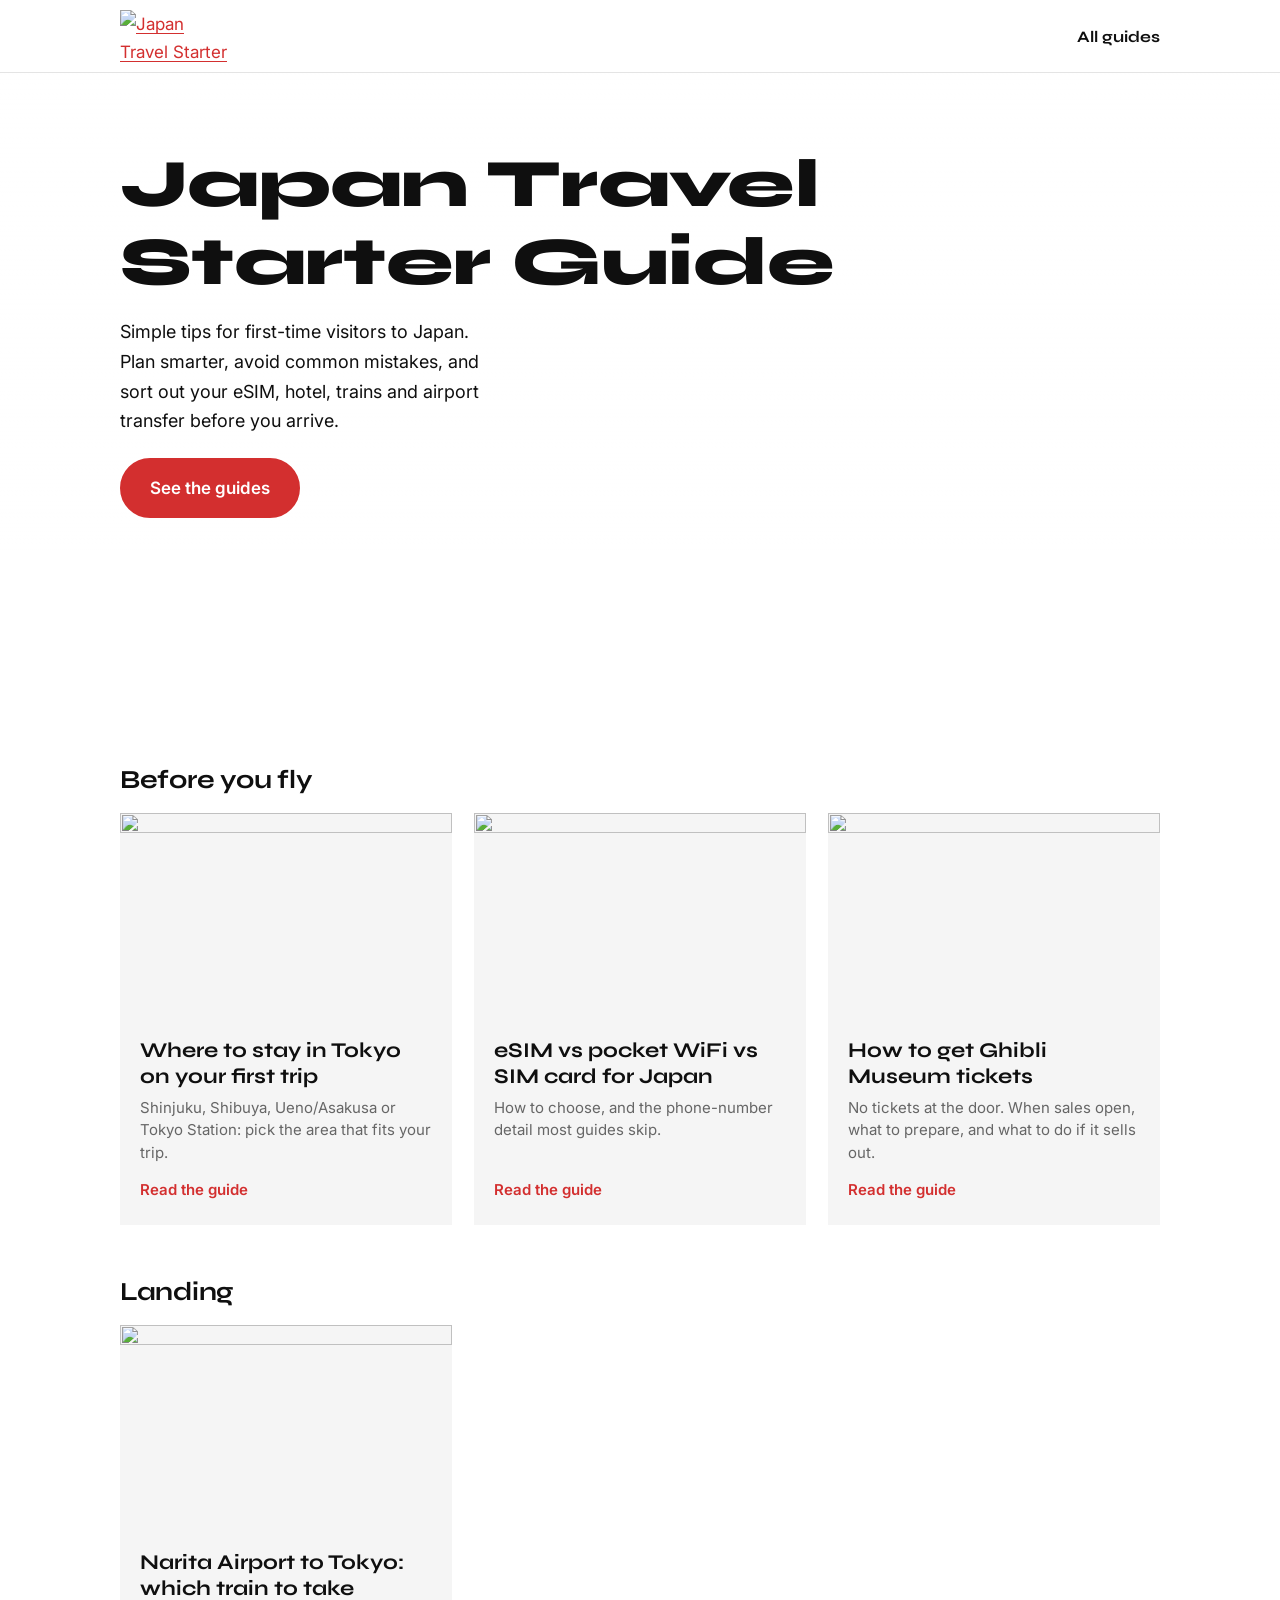
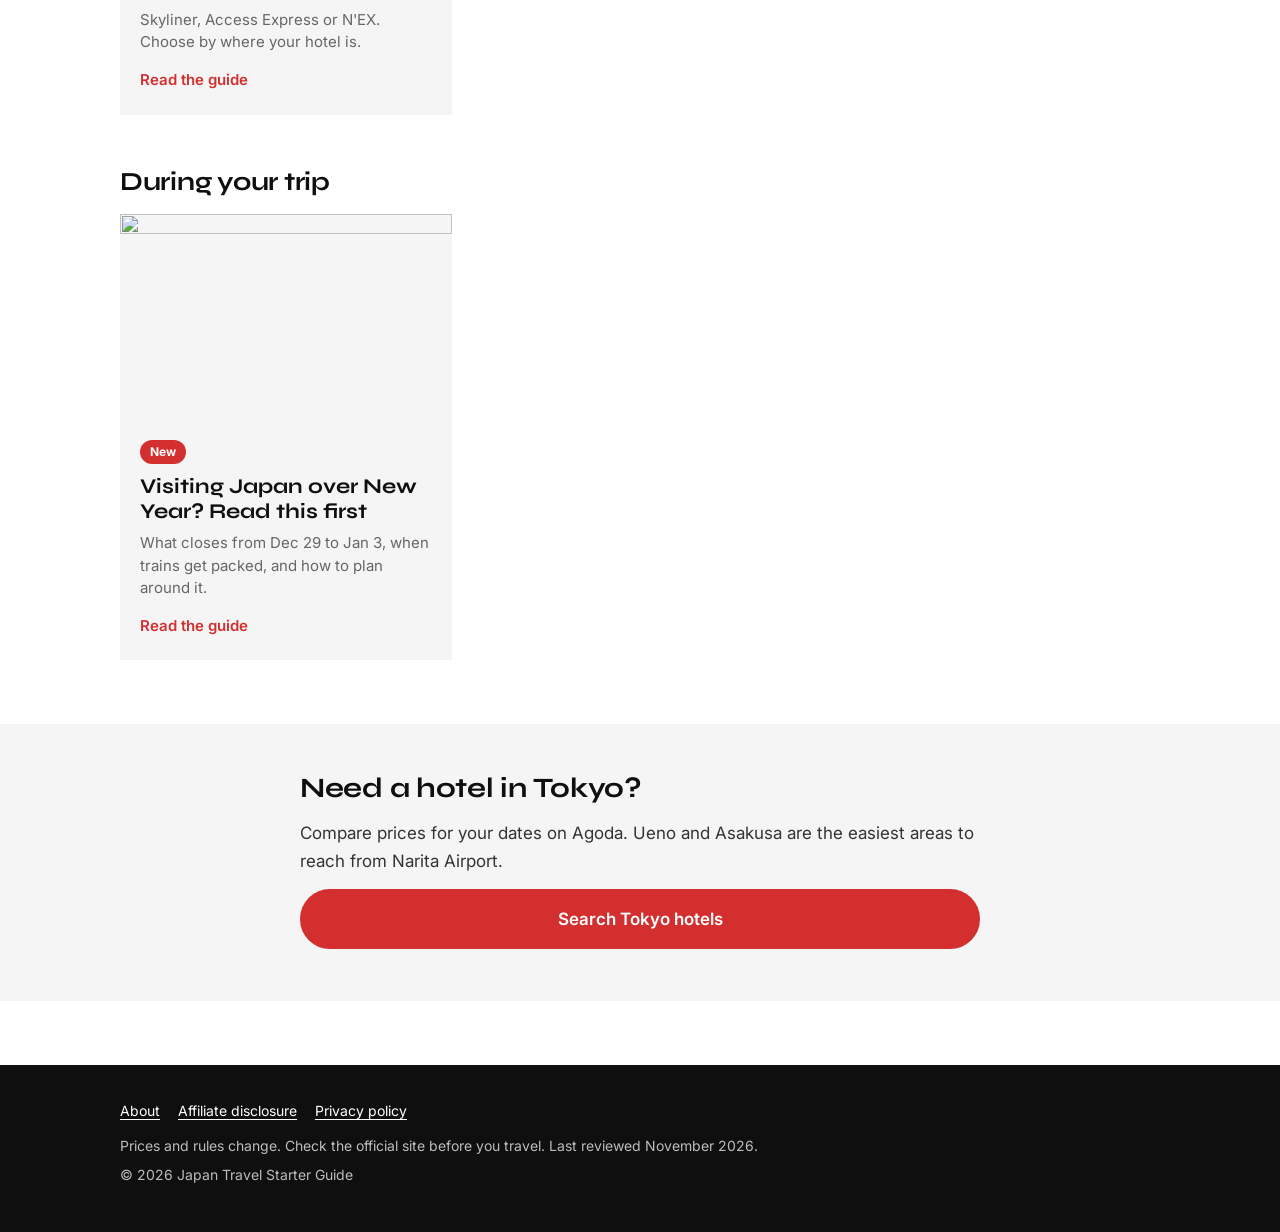
==== commit 2c46f284: "Subtle motion; site-specific Agoda/Klook IDs Co-Authored-By: Claude Opus 5.5 <noreply@anthropic.com>" ====
--- a/docs/index.html
+++ b/docs/index.html
@@ -11,7 +11,7 @@
 <link rel="preconnect" href="https://fonts.googleapis.com">
 <link rel="preconnect" href="https://fonts.gstatic.com" crossorigin>
 <link rel="stylesheet" href="https://fonts.googleapis.com/css2?family=Syne:wght@600;700;800&family=Inter:wght@400;500;600;700&display=swap">
-<link rel="stylesheet" href="assets/style.css?v=c2b9853c">
+<link rel="stylesheet" href="assets/style.css?v=17df28e9">
 <link rel="icon" href="assets/favicon.svg" type="image/svg+xml">
 </head>
 <body>
@@ -23,7 +23,7 @@
 </header>
 <main>
 
-<section class="hero" style="background-image:url('https://static.wixstatic.com/media/6e16e5_f6a1083d7154454d90c2bb85f5f706c2~mv2.jpg/v1/fill/w_1800,h_1000,al_c,q_75,enc_auto/photo.jpg')">
+<section class="hero" style="--hero-img:url('https://static.wixstatic.com/media/6e16e5_f6a1083d7154454d90c2bb85f5f706c2~mv2.jpg/v1/fill/w_1800,h_1000,al_c,q_75,enc_auto/photo.jpg')">
   <div class="hero-inner">
     <h1>Japan Travel Starter Guide</h1>
     <p>Simple tips for first-time visitors to Japan. Plan smarter, avoid common mistakes, and sort out your eSIM, hotel, trains and airport transfer before you arrive.</p>
@@ -47,7 +47,7 @@
   <div class="wrap">
     <h2>Need a hotel in Tokyo?</h2>
     <p>Compare prices for your dates on Agoda. Ueno and Asakusa are the easiest areas to reach from Narita Airport.</p>
-    <a class="btn" href="https://www.agoda.com/partners/partnersearch.aspx?pcs=1&cid=1967609&hl=en-us&city=5085" target="_blank" rel="sponsored nofollow noopener">Search Tokyo hotels</a>
+    <a class="btn" href="https://www.agoda.com/partners/partnersearch.aspx?pcs=1&cid=1980443&hl=en-us&city=5085" target="_blank" rel="sponsored nofollow noopener">Search Tokyo hotels</a>
   </div>
 </section>
 
--- a/docs/assets/style.css
+++ b/docs/assets/style.css
@@ -70,7 +70,37 @@
   display: flex;
   align-items: flex-start;
 }
+.hero { position: relative; overflow: hidden; }
+/* Photo layer: settles from a slight zoom once, on page load */
+.hero::after {
+  content: "";
+  position: absolute;
+  inset: 0;
+  background-image: var(--hero-img);
+  background-size: cover;
+  background-position: center 70%;
+  transform-origin: 50% 80%;
+  animation: settle 2.6s cubic-bezier(.2,.7,.2,1) both;
+  z-index: 0;
+}
+.hero::before {
+  content: "";
+  position: absolute;
+  inset: 0;
+  z-index: 1;
+  background: linear-gradient(180deg, rgba(255,255,255,0.78) 0%, rgba(255,255,255,0.55) 45%, rgba(255,255,255,0) 75%);
+}
+.hero-inner { z-index: 2; }
+.hero-inner > * { animation: rise .8s cubic-bezier(.2,.7,.2,1) both; }
+.hero-inner > :nth-child(1) { animation-delay: .25s; }
+.hero-inner > :nth-child(2) { animation-delay: .45s; }
+.hero-inner > :nth-child(3) { animation-delay: .65s; }
+
+@keyframes settle { from { transform: scale(1.09); } to { transform: scale(1); } }
+@keyframes rise { from { opacity: 0; transform: translateY(14px); } to { opacity: 1; transform: none; } }
+
 .hero-inner {
+  position: relative;
   max-width: 1080px;
   width: 100%;
   margin: 0 auto;
@@ -122,7 +152,10 @@
   color: var(--text);
   overflow: hidden;
 }
-.tile img { width: 100%; aspect-ratio: 16 / 10; object-fit: cover; }
+.tile img { width: 100%; aspect-ratio: 16 / 10; object-fit: cover; transition: transform .5s cubic-bezier(.2,.7,.2,1); }
+.tile { transition: box-shadow .3s ease; }
+.tile:hover img, .tile:focus-visible img { transform: scale(1.05); }
+.tile:hover, .tile:focus-visible { box-shadow: 0 10px 28px rgba(0,0,0,.12); }
 .tile-body { display: flex; flex-direction: column; padding: 18px 20px 22px; flex: 1; }
 .tile-title { font-family: var(--head); font-weight: 700; font-size: 21px; line-height: 1.2; color: var(--ink); margin-bottom: 8px; }
 .tile-sum { font-size: 15px; color: var(--muted); line-height: 1.5; margin-bottom: 14px; }
@@ -152,7 +185,15 @@
 .codes b { color: var(--red); }
 
 /* ---------- Article ---------- */
-.article-hero img { width: 100%; height: clamp(220px, 42vw, 460px); object-fit: cover; }
+.article-hero { overflow: hidden; }
+.article-hero img { width: 100%; height: clamp(220px, 42vw, 460px); object-fit: cover; animation: settle 2.2s cubic-bezier(.2,.7,.2,1) both; }
+.btn { transition: background-color .2s ease, transform .15s ease; }
+.btn:active { transform: scale(.98); }
+
+@media (prefers-reduced-motion: reduce) {
+  .hero::after, .hero-inner > *, .article-hero img { animation: none; }
+  .tile img, .tile, .btn { transition: none; }
+}
 .article-title { font-size: clamp(30px, 6.5vw, 46px); font-weight: 800; margin: 32px 0 6px; }
 .article { padding-bottom: 8px; }
 .article.wrap h1 { font-size: clamp(30px, 6.5vw, 46px); font-weight: 800; margin: 40px 0 14px; }
@@ -208,6 +249,7 @@
 @media (max-width: 520px) {
   .site-header .wrap { height: 62px; }
   .brand img { height: 44px; }
-  .hero { min-height: 560px; background-position: 60% 80%; }
+  .hero { min-height: 560px; }
+  .hero::after { background-position: 60% 80%; }
   .hero-inner { padding-top: 44px; }
 }
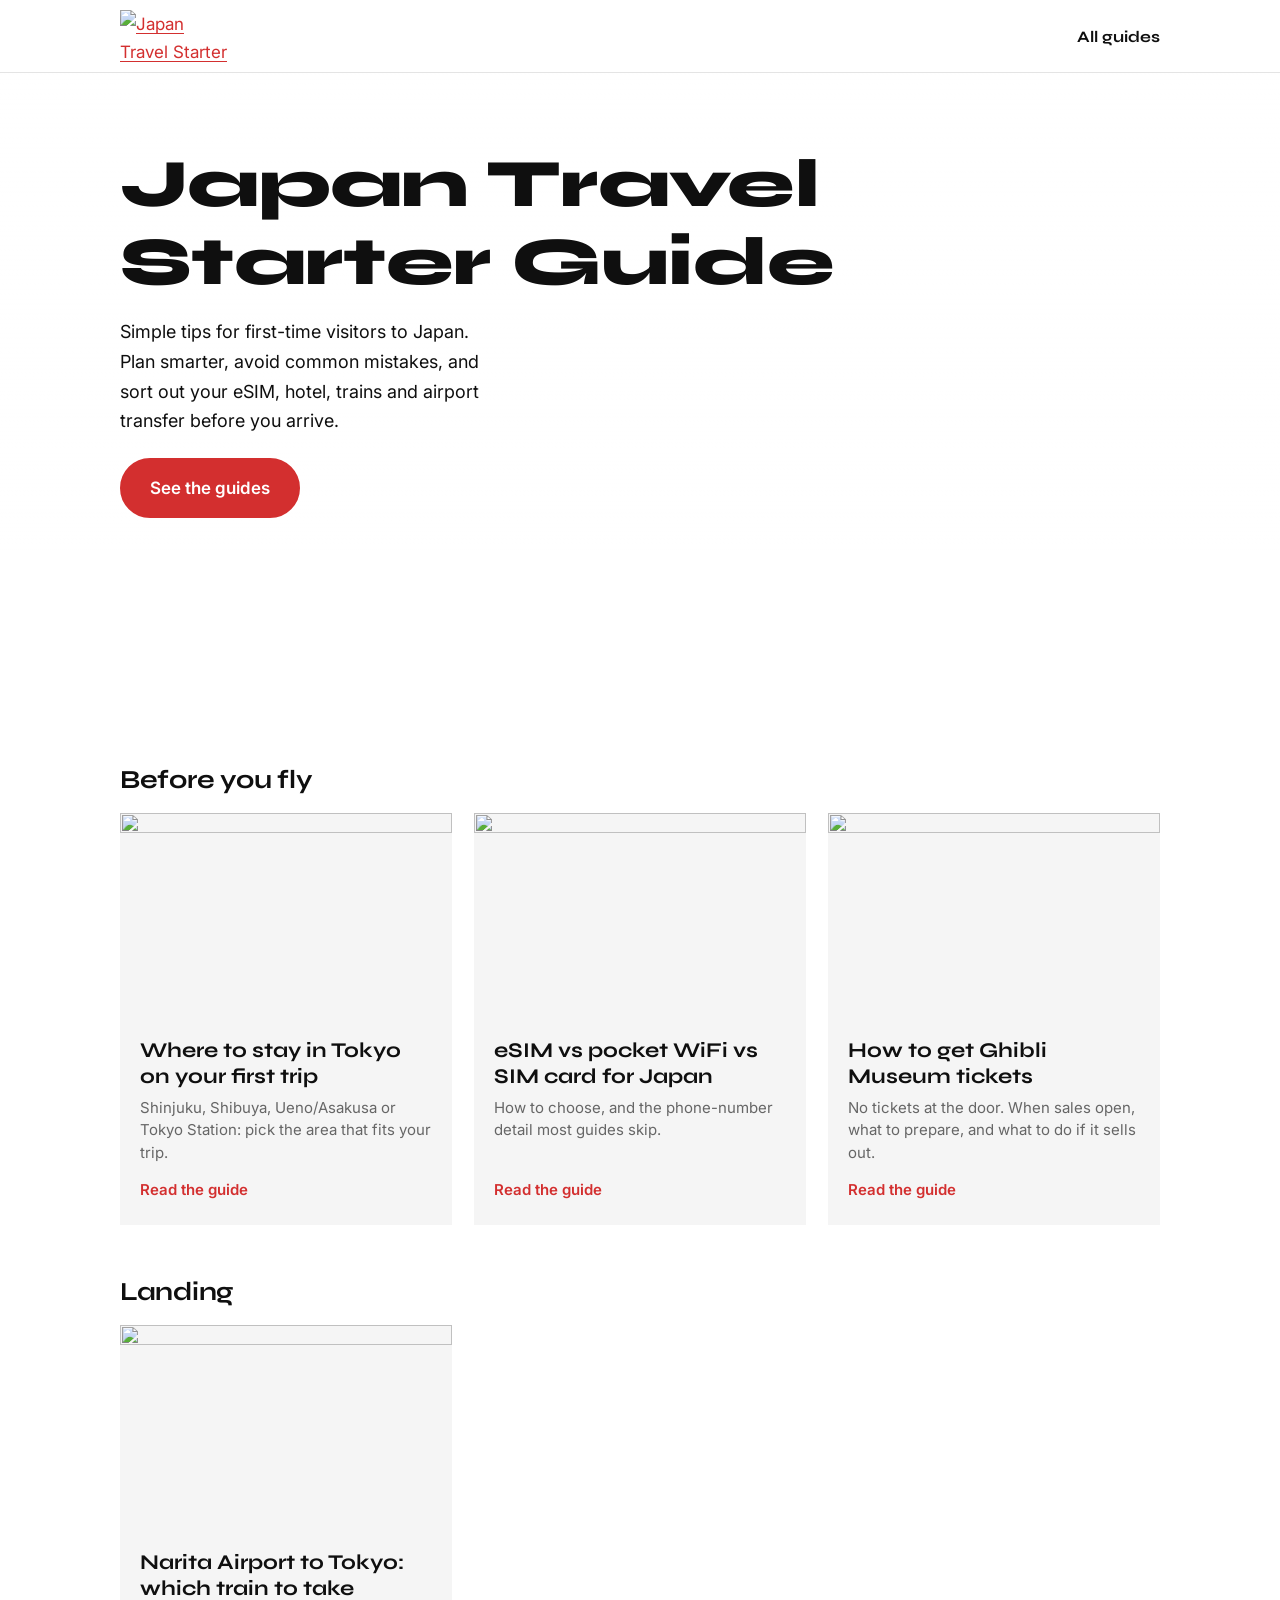
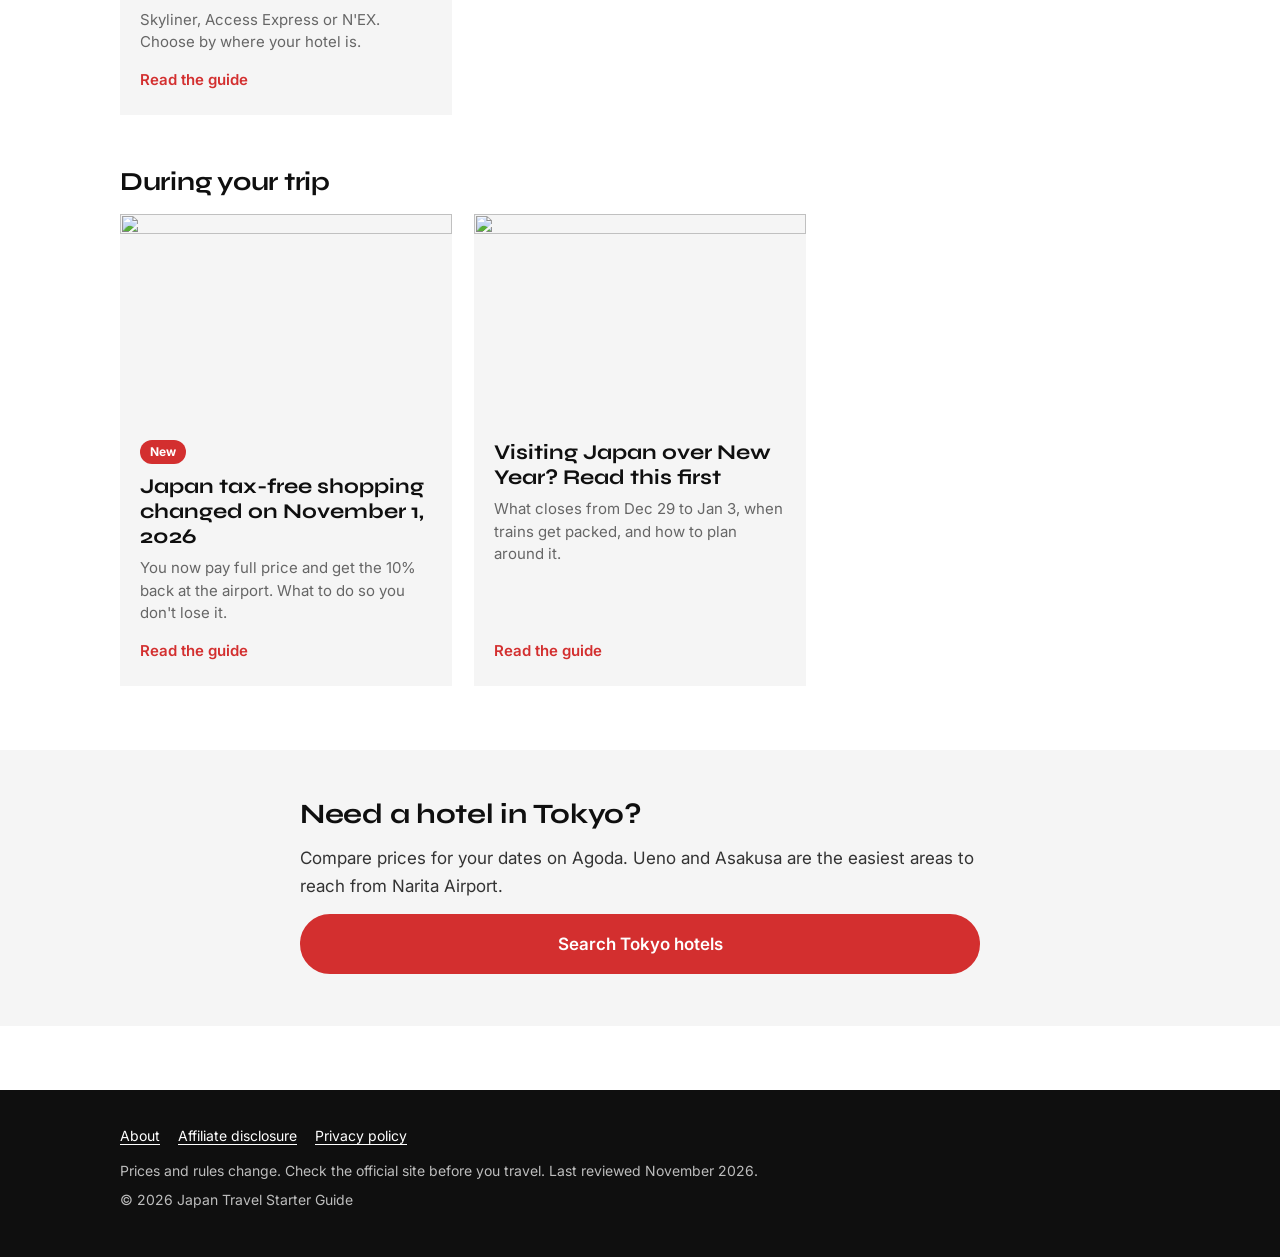
==== commit e4d78a4c: "Add tax-free shopping guide, carousel renderer, first two posts Co-Authored-By: Claude Opus 5.5 <nor" ====
--- a/docs/index.html
+++ b/docs/index.html
@@ -40,7 +40,8 @@
 <a class="tile" href="guides/narita-airport-to-tokyo/"><img src="https://static.wixstatic.com/media/6e16e5_2bfe0a80b627441a843e3a5258298b27~mv2.jpg/v1/fill/w_720,h_450,al_c,q_75,enc_auto/photo.jpg" alt="" loading="lazy" width="720" height="450"><span class="tile-body"><span class="tile-title">Narita Airport to Tokyo: which train to take</span><span class="tile-sum">Skyliner, Access Express or N'EX. Choose by where your hotel is.</span><span class="tile-link">Read the guide</span></span></a>
 </div>
 <h2 class="stage">During your trip</h2><div class="grid">
-<a class="tile" href="guides/new-year-in-japan/"><img src="https://static.wixstatic.com/media/6e16e5_f6a1083d7154454d90c2bb85f5f706c2~mv2.jpg/v1/fill/w_720,h_450,al_c,q_75,enc_auto/photo.jpg" alt="" loading="lazy" width="720" height="450"><span class="tile-body"><span class="new">New</span><span class="tile-title">Visiting Japan over New Year? Read this first</span><span class="tile-sum">What closes from Dec 29 to Jan 3, when trains get packed, and how to plan around it.</span><span class="tile-link">Read the guide</span></span></a>
+<a class="tile" href="guides/japan-tax-free-shopping-2026/"><img src="https://static.wixstatic.com/media/6e16e5_61c776631c7348d7b0f725e5d8653ac7~mv2.jpg/v1/fill/w_720,h_450,al_t,q_75,enc_auto/photo.jpg" alt="" loading="lazy" width="720" height="450"><span class="tile-body"><span class="new">New</span><span class="tile-title">Japan tax-free shopping changed on November 1, 2026</span><span class="tile-sum">You now pay full price and get the 10% back at the airport. What to do so you don't lose it.</span><span class="tile-link">Read the guide</span></span></a>
+<a class="tile" href="guides/new-year-in-japan/"><img src="https://static.wixstatic.com/media/6e16e5_f6a1083d7154454d90c2bb85f5f706c2~mv2.jpg/v1/fill/w_720,h_450,al_c,q_75,enc_auto/photo.jpg" alt="" loading="lazy" width="720" height="450"><span class="tile-body"><span class="tile-title">Visiting Japan over New Year? Read this first</span><span class="tile-sum">What closes from Dec 29 to Jan 3, when trains get packed, and how to plan around it.</span><span class="tile-link">Read the guide</span></span></a>
 </div>
 </section>
 <section class="band">
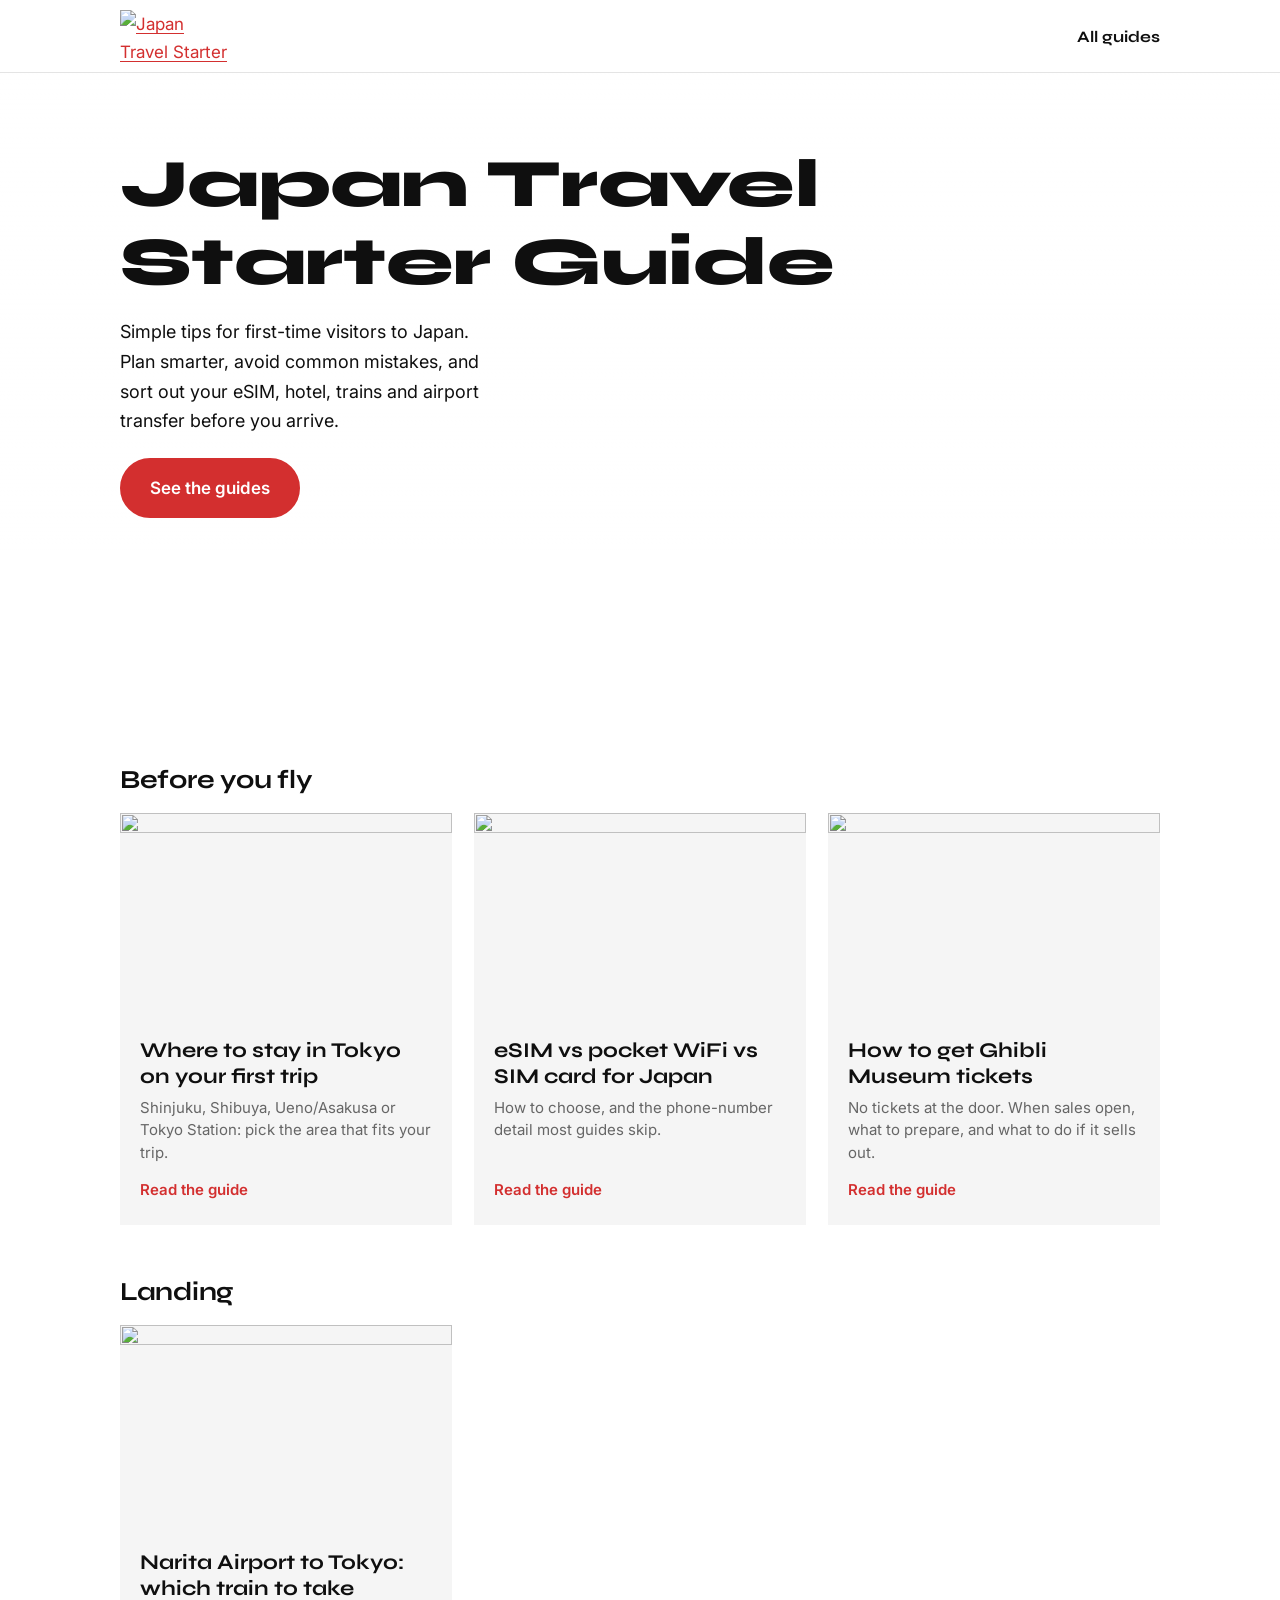
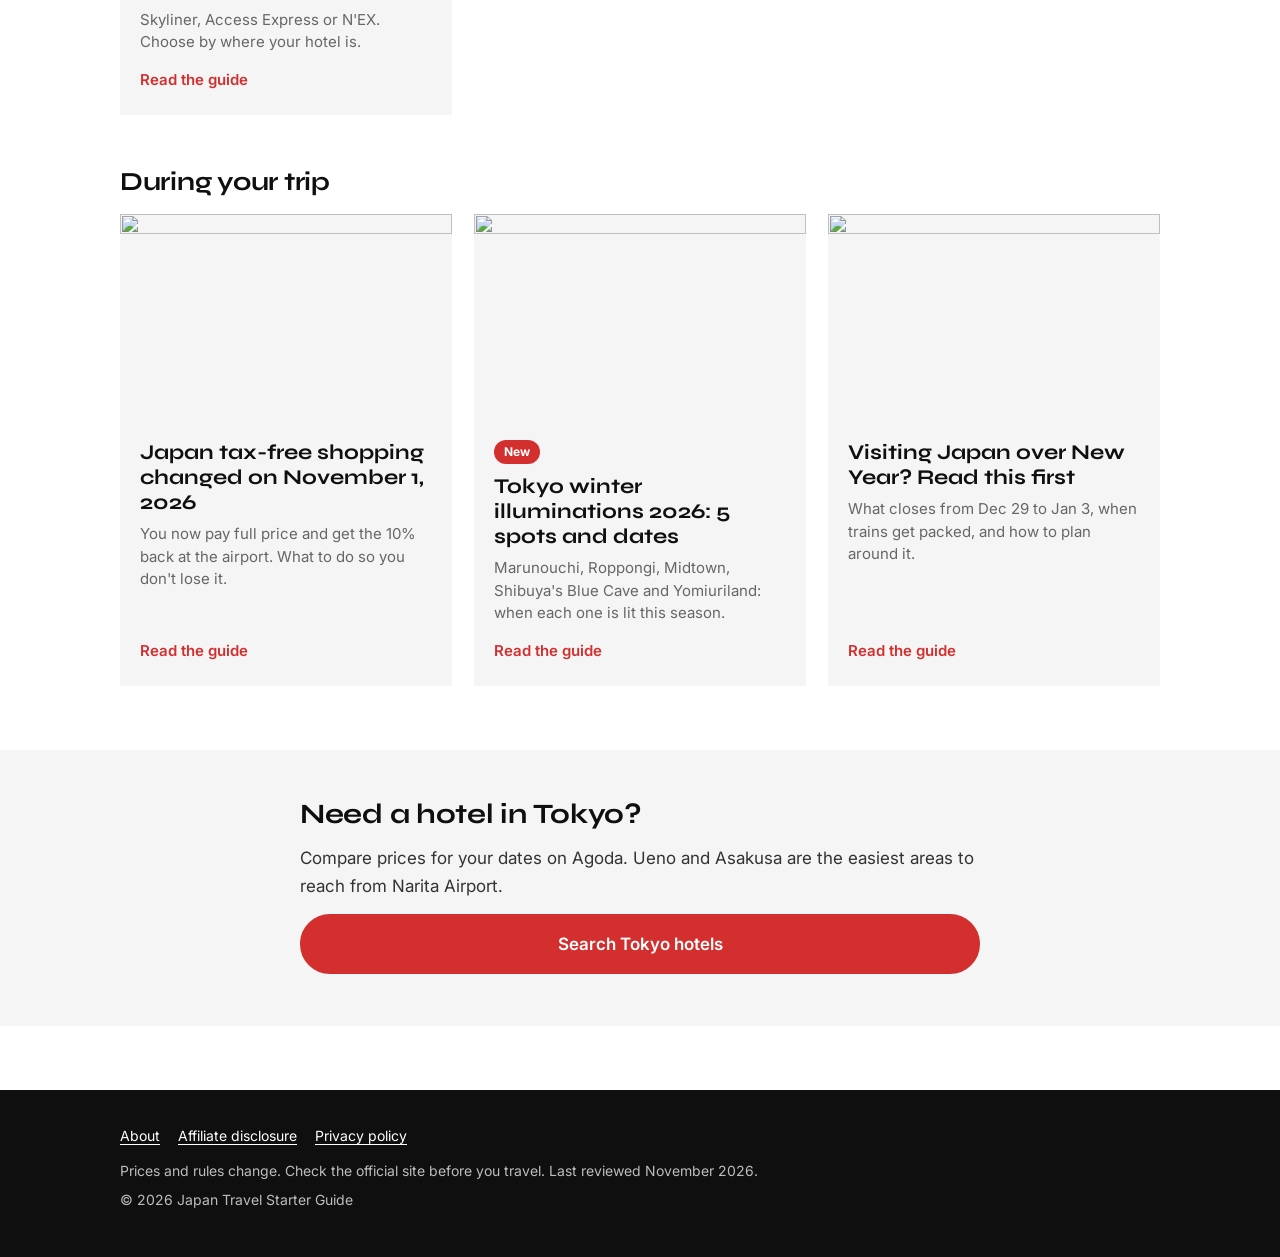
==== commit 8e4c943e: "Add Tokyo winter illuminations 2026 guide; night theme for slides; 11-17 post Co-Authored-By: Claude" ====
--- a/docs/index.html
+++ b/docs/index.html
@@ -40,7 +40,8 @@
 <a class="tile" href="guides/narita-airport-to-tokyo/"><img src="https://static.wixstatic.com/media/6e16e5_2bfe0a80b627441a843e3a5258298b27~mv2.jpg/v1/fill/w_720,h_450,al_c,q_75,enc_auto/photo.jpg" alt="" loading="lazy" width="720" height="450"><span class="tile-body"><span class="tile-title">Narita Airport to Tokyo: which train to take</span><span class="tile-sum">Skyliner, Access Express or N'EX. Choose by where your hotel is.</span><span class="tile-link">Read the guide</span></span></a>
 </div>
 <h2 class="stage">During your trip</h2><div class="grid">
-<a class="tile" href="guides/japan-tax-free-shopping-2026/"><img src="https://static.wixstatic.com/media/6e16e5_61c776631c7348d7b0f725e5d8653ac7~mv2.jpg/v1/fill/w_720,h_450,al_t,q_75,enc_auto/photo.jpg" alt="" loading="lazy" width="720" height="450"><span class="tile-body"><span class="new">New</span><span class="tile-title">Japan tax-free shopping changed on November 1, 2026</span><span class="tile-sum">You now pay full price and get the 10% back at the airport. What to do so you don't lose it.</span><span class="tile-link">Read the guide</span></span></a>
+<a class="tile" href="guides/japan-tax-free-shopping-2026/"><img src="https://static.wixstatic.com/media/6e16e5_61c776631c7348d7b0f725e5d8653ac7~mv2.jpg/v1/fill/w_720,h_450,al_t,q_75,enc_auto/photo.jpg" alt="" loading="lazy" width="720" height="450"><span class="tile-body"><span class="tile-title">Japan tax-free shopping changed on November 1, 2026</span><span class="tile-sum">You now pay full price and get the 10% back at the airport. What to do so you don't lose it.</span><span class="tile-link">Read the guide</span></span></a>
+<a class="tile" href="guides/tokyo-winter-illuminations-2026/"><img src="https://static.wixstatic.com/media/6e16e5_2bfe0a80b627441a843e3a5258298b27~mv2.jpg/v1/fill/w_720,h_450,al_t,q_75,enc_auto/photo.jpg" alt="" loading="lazy" width="720" height="450"><span class="tile-body"><span class="new">New</span><span class="tile-title">Tokyo winter illuminations 2026: 5 spots and dates</span><span class="tile-sum">Marunouchi, Roppongi, Midtown, Shibuya's Blue Cave and Yomiuriland: when each one is lit this season.</span><span class="tile-link">Read the guide</span></span></a>
 <a class="tile" href="guides/new-year-in-japan/"><img src="https://static.wixstatic.com/media/6e16e5_f6a1083d7154454d90c2bb85f5f706c2~mv2.jpg/v1/fill/w_720,h_450,al_c,q_75,enc_auto/photo.jpg" alt="" loading="lazy" width="720" height="450"><span class="tile-body"><span class="tile-title">Visiting Japan over New Year? Read this first</span><span class="tile-sum">What closes from Dec 29 to Jan 3, when trains get packed, and how to plan around it.</span><span class="tile-link">Read the guide</span></span></a>
 </div>
 </section>
